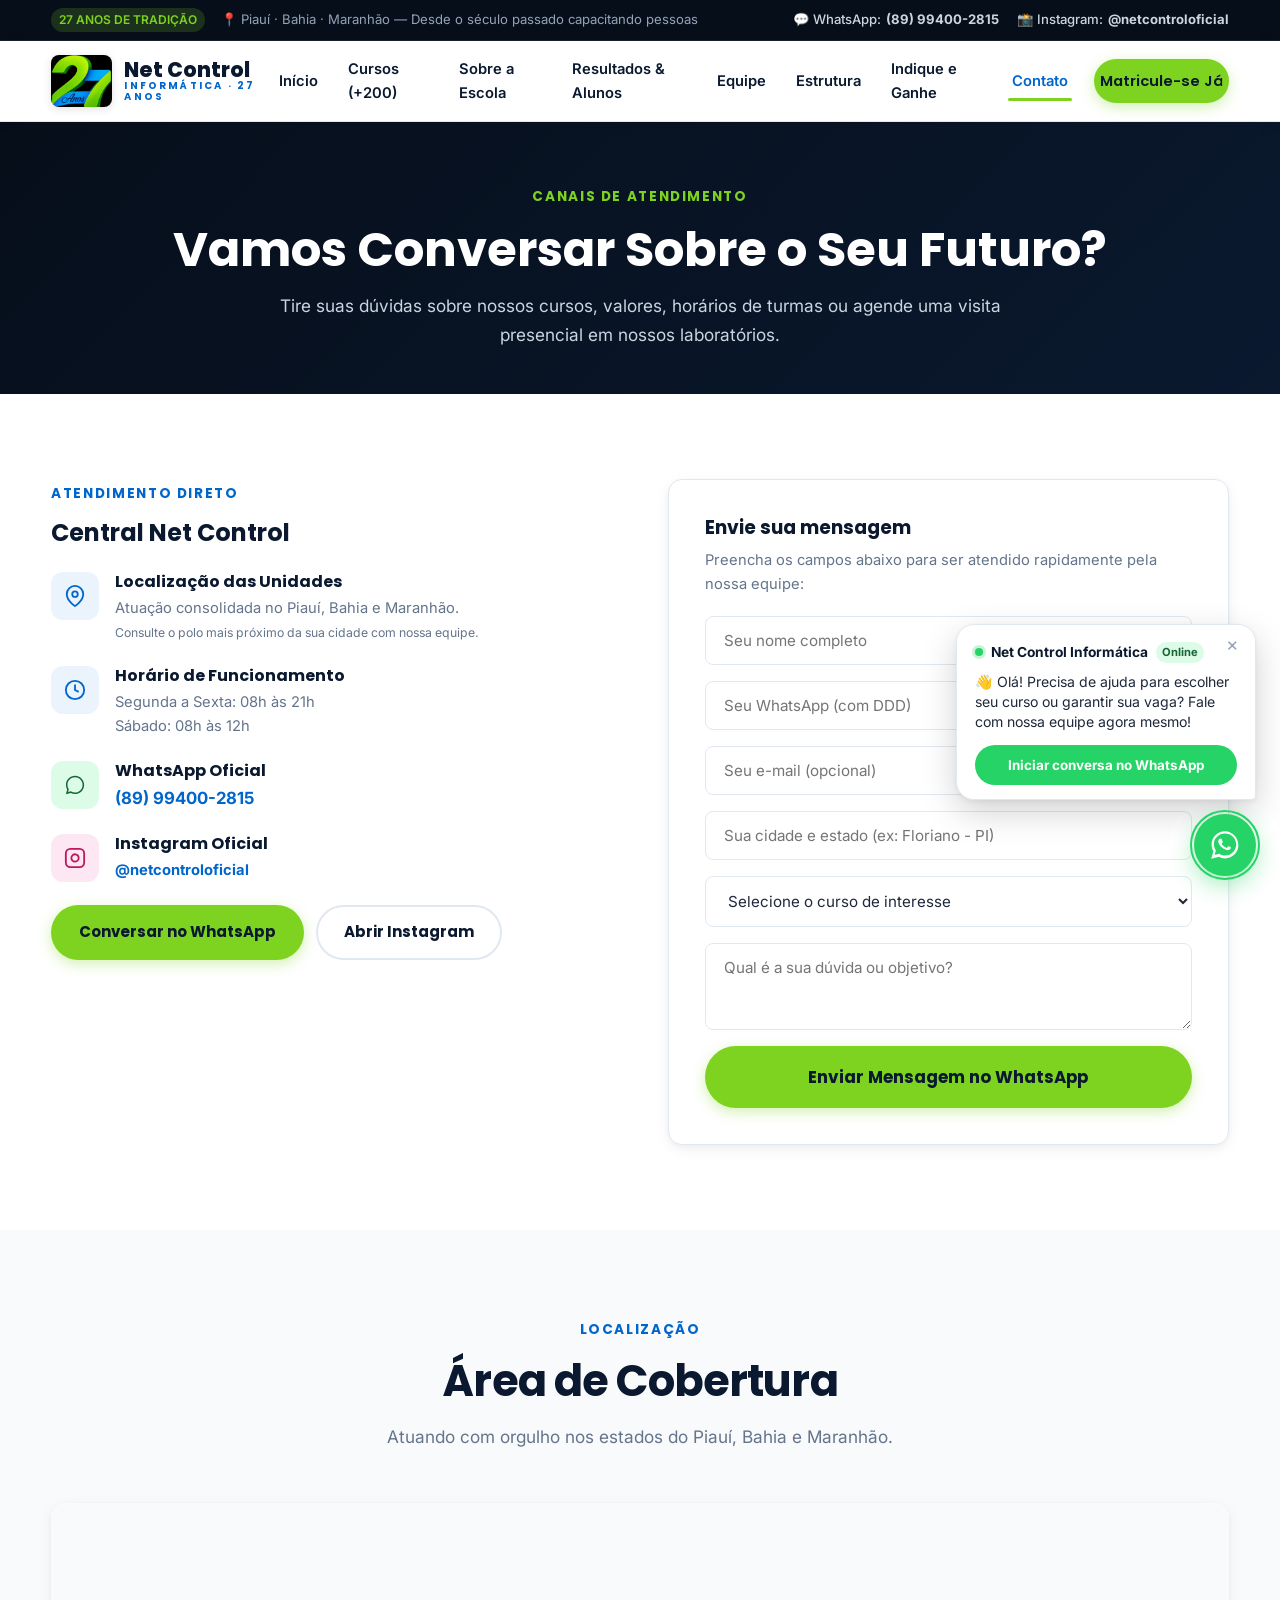
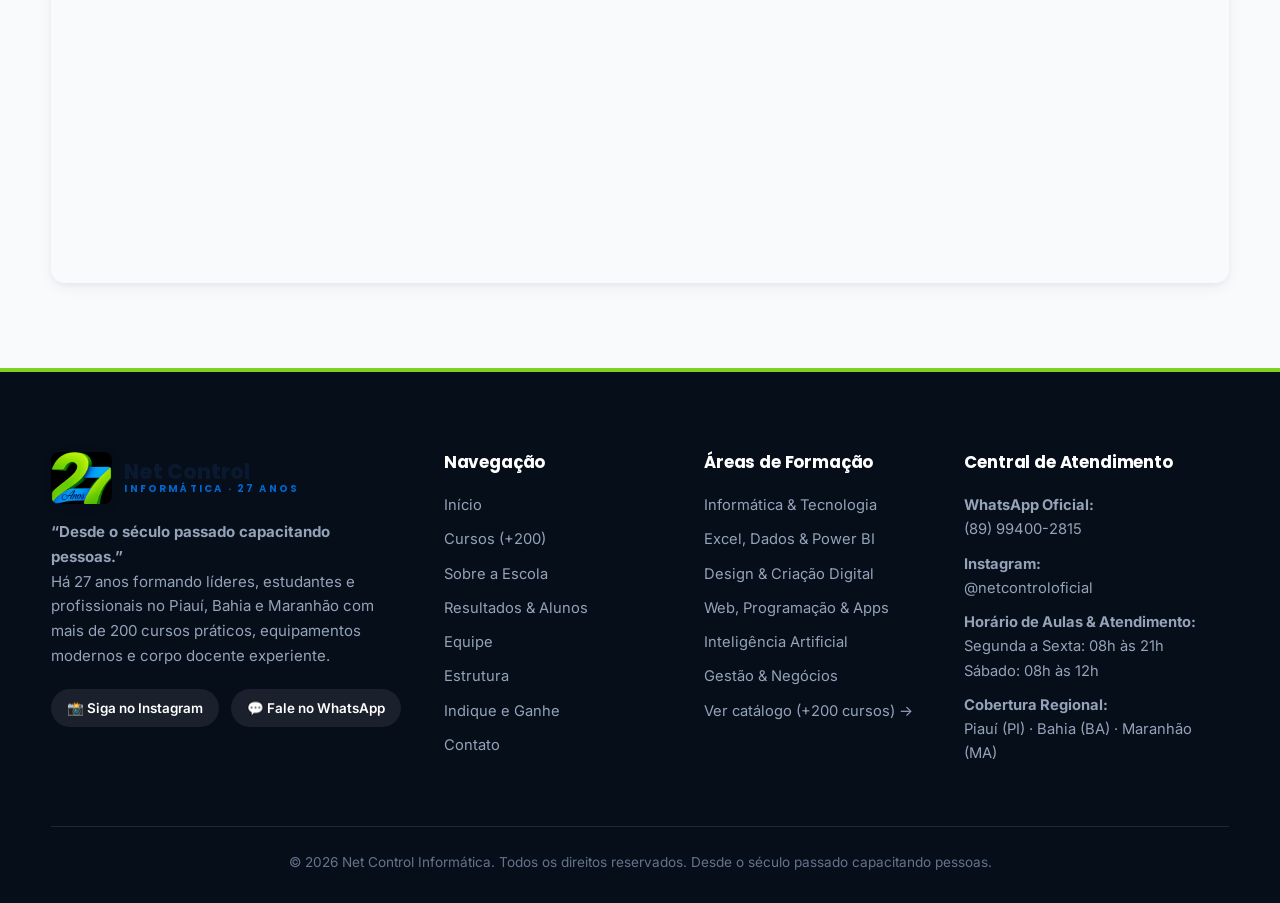
==== contato.html @ 38196551 "primeiro commit" ====
<!DOCTYPE html>
<html lang="pt-BR">
<head>
  <meta charset="UTF-8">
  <meta name="viewport" content="width=device-width, initial-scale=1">
  <title>Fale Conosco | Net Control Informática</title>
  <meta name="description" content="Entre em contato com a Net Control Informática pelo WhatsApp (89) 99400-2815 ou Instagram @netcontroloficial. Atendimento no PI, BA e MA.">
  <meta name="theme-color" content="#0A192F">
  <link rel="icon" href="assets/img/emblema-27.png">
  <link rel="preconnect" href="https://fonts.googleapis.com">
  <link rel="preconnect" href="https://fonts.gstatic.com" crossorigin>
  <link href="https://fonts.googleapis.com/css2?family=Poppins:wght@500;600;700;800&family=Inter:wght@400;500;600;700&display=swap" rel="stylesheet">
  <link rel="stylesheet" href="css/style.css">
</head>
<body data-page="contato">

<main>
  <section class="page-hero reveal">
    <div class="container">
      <span class="eyebrow" style="color:var(--green)">Canais de Atendimento</span>
      <h1>Vamos Conversar Sobre o Seu Futuro?</h1>
      <p>Tire suas dúvidas sobre nossos cursos, valores, horários de turmas ou agende uma visita presencial em nossos laboratórios.</p>
    </div>
  </section>

  <!-- Contatos & Formulário -->
  <section class="bg-white">
    <div class="container split" style="align-items:start">
      <div class="reveal">
        <span class="eyebrow">Atendimento Direto</span>
        <h2 style="margin-bottom:24px">Central Net Control</h2>
        
        <div class="info-item">
          <div class="info-icon">
            <svg width="22" height="22" viewBox="0 0 24 24" fill="none" stroke="currentColor" stroke-width="2"><path d="M21 10c0 7-9 13-9 13s-9-6-9-13a9 9 0 0 1 18 0z"></path><circle cx="12" cy="10" r="3"></circle></svg>
          </div>
          <div>
            <h4>Localização das Unidades</h4>
            <p>Atuação consolidada no Piauí, Bahia e Maranhão.<br><small style="color:var(--text-muted)">Consulte o polo mais próximo da sua cidade com nossa equipe.</small></p>
          </div>
        </div>

        <div class="info-item">
          <div class="info-icon">
            <svg width="22" height="22" viewBox="0 0 24 24" fill="none" stroke="currentColor" stroke-width="2"><circle cx="12" cy="12" r="10"></circle><polyline points="12 6 12 12 16 14"></polyline></svg>
          </div>
          <div>
            <h4>Horário de Funcionamento</h4>
            <p>Segunda a Sexta: 08h às 21h<br>Sábado: 08h às 12h</p>
          </div>
        </div>

        <div class="info-item">
          <div class="info-icon" style="background:#DCFCE7;color:#166534">
            <svg width="22" height="22" viewBox="0 0 24 24" fill="currentColor"><path d="M12.04 2C6.58 2 2.13 6.45 2.13 11.91C2.13 13.66 2.59 15.36 3.45 16.86L2.05 22L7.3 20.62C8.75 21.41 10.38 21.83 12.04 21.83C17.5 21.83 21.95 17.38 21.95 11.92C21.95 9.27 20.92 6.78 19.05 4.91C17.18 3.03 14.69 2 12.04 2M12.05 3.67C14.25 3.67 16.31 4.53 17.87 6.09C19.42 7.65 20.28 9.72 20.28 11.92C20.28 16.46 16.58 20.15 12.04 20.15C10.56 20.15 9.11 19.76 7.85 19L7.55 18.83L4.43 19.65L5.26 16.61L5.06 16.29C4.24 15 3.8 13.47 3.8 11.91C3.81 7.37 7.5 3.67 12.05 3.67Z"/></svg>
          </div>
          <div>
            <h4>WhatsApp Oficial</h4>
            <p><a data-wa="1" style="color:var(--blue);font-weight:700;font-size:1.05rem">(89) 99400-2815</a></p>
          </div>
        </div>

        <div class="info-item">
          <div class="info-icon" style="background:#FCE7F3;color:#BE185D">
            <svg width="22" height="22" viewBox="0 0 24 24" fill="none" stroke="currentColor" stroke-width="2"><rect x="2" y="2" width="20" height="20" rx="5" ry="5"></rect><path d="M16 11.37A4 4 0 1 1 12.63 8 4 4 0 0 1 16 11.37z"></path><line x1="17.5" y1="6.5" x2="17.51" y2="6.5"></line></svg>
          </div>
          <div>
            <h4>Instagram Oficial</h4>
            <p><a data-ig style="color:var(--blue);font-weight:700">@netcontroloficial</a></p>
          </div>
        </div>

        <div style="display:flex;gap:12px;flex-wrap:wrap;margin-top:20px">
          <a class="btn btn-primary" data-wa="Olá! Gostaria de falar com a equipe de atendimento da Net Control.">
            Conversar no WhatsApp
          </a>
          <a class="btn btn-outline-dark" data-ig>
            Abrir Instagram
          </a>
        </div>
      </div>

      <!-- Formulário de Contato -->
      <div class="contact-card reveal">
        <h3 style="margin-bottom:8px">Envie sua mensagem</h3>
        <p style="color:var(--text-muted);font-size:0.92rem;margin-bottom:20px">Preencha os campos abaixo para ser atendido rapidamente pela nossa equipe:</p>
        
        <form id="contact-form">
          <input name="nome" placeholder="Seu nome completo" required>
          <input name="tel" type="tel" placeholder="Seu WhatsApp (com DDD)" required>
          <input name="email" type="email" placeholder="Seu e-mail (opcional)">
          <input name="cidade" placeholder="Sua cidade e estado (ex: Floriano - PI)">
          <select name="curso" aria-label="Curso de interesse">
            <option value="">Selecione o curso de interesse</option>
            <option>Informática Profissional Essencial</option>
            <option>Excel Avançado e Dashboards</option>
            <option>Assistente Administrativo & Financeiro</option>
            <option>Design Gráfico & Mídias Digitais</option>
            <option>Manutenção de Computadores & Redes</option>
            <option>Inteligência Artificial Aplicada</option>
            <option>Programação Web e Apps</option>
            <option>Outro curso (+200 opções)</option>
          </select>
          <textarea name="msg" rows="3" placeholder="Qual é a sua dúvida ou objetivo?"></textarea>
          <button class="btn btn-primary btn-lg" type="submit" style="width:100%">
            Enviar Mensagem no WhatsApp
          </button>
        </form>
      </div>
    </div>
  </section>

  <!-- Mapa Regional -->
  <section class="bg-soft">
    <div class="container">
      <div class="section-head reveal">
        <span class="eyebrow">Localização</span>
        <h2>Área de Cobertura</h2>
        <p>Atuando com orgulho nos estados do Piauí, Bahia e Maranhão.</p>
      </div>
      <div class="map reveal" style="border-radius:var(--radius);overflow:hidden;box-shadow:var(--shadow);height:380px">
        <iframe src="https://www.google.com/maps?q=Piau%C3%AD&output=embed" style="width:100%;height:100%;border:0" loading="lazy" title="Mapa de Atuação"></iframe>
      </div>
    </div>
  </section>
</main>

<script src="js/main.js"></script>
</body>
</html>
---- css/style.css ----
/* ==========================================================================
   NET CONTROL INFORMÁTICA - Corporate Microlins Style Architecture
   Palette: Deep Navy (#0A192F / #07152B), Tech Blue (#0066CC), Brand Green (#7ED321)
   Typography: Poppins (headings & UI badges), Inter (body text)
   ========================================================================== */

:root {
  --navy: #0A192F;
  --navy-dark: #060E1A;
  --navy-light: #112240;
  --blue: #0066CC;
  --blue-hover: #004FA3;
  --blue-light: #EBF3FC;
  --green: #7ED321;
  --green-hover: #6CB91C;
  --green-light: #F0F9E8;
  --white: #FFFFFF;
  --bg-page: #F8FAFC;
  --bg-card: #FFFFFF;
  --bg-subtle: #F1F5F9;
  --text-main: #1E293B;
  --text-muted: #64748B;
  --text-light: #94A3B8;
  --border: #E2E8F0;
  --border-focus: #7ED321;
  --radius-sm: 8px;
  --radius: 14px;
  --radius-lg: 20px;
  --radius-pill: 9999px;
  --shadow-sm: 0 1px 3px rgba(0,0,0,0.06), 0 1px 2px rgba(0,0,0,0.04);
  --shadow: 0 4px 16px -2px rgba(10,25,47,0.08), 0 2px 6px -1px rgba(10,25,47,0.04);
  --shadow-hover: 0 14px 30px -4px rgba(10,25,47,0.12), 0 4px 10px -2px rgba(10,25,47,0.06);
  --shadow-lg: 0 20px 40px -6px rgba(10,25,47,0.18);
  --font-heading: 'Poppins', -apple-system, BlinkMacSystemFont, 'Segoe UI', Roboto, sans-serif;
  --font-body: 'Inter', -apple-system, BlinkMacSystemFont, 'Segoe UI', Roboto, sans-serif;
  --transition: all 0.28s cubic-bezier(0.4, 0, 0.2, 1);
}

*, *::before, *::after {
  box-sizing: border-box;
  margin: 0;
  padding: 0;
}

html {
  scroll-behavior: smooth;
  font-size: 16px;
  overflow-x: hidden;
  max-width: 100vw;
}

body {
  font-family: var(--font-body);
  color: var(--text-main);
  background-color: var(--bg-page);
  line-height: 1.65;
  overflow-x: hidden;
  max-width: 100vw;
  -webkit-font-smoothing: antialiased;
}

img {
  max-width: 100%;
  height: auto;
  display: block;
}

a {
  color: inherit;
  text-decoration: none;
  transition: var(--transition);
}

h1, h2, h3, h4, h5 {
  font-family: var(--font-heading);
  color: var(--navy);
  font-weight: 700;
  line-height: 1.25;
}

p + p {
  margin-top: 1.1em;
}

.container {
  width: min(1200px, 92%);
  margin: 0 auto;
}

section {
  padding: 85px 0;
}

.bg-white { background: var(--white); }
.bg-soft { background: var(--bg-page); }
.bg-subtle { background: var(--bg-subtle); }
.bg-dark {
  background: linear-gradient(135deg, var(--navy-dark) 0%, var(--navy) 100%);
  color: #E2E8F0;
}
.bg-dark h1, .bg-dark h2, .bg-dark h3, .bg-dark h4 {
  color: var(--white);
}

/* Skip link for accessibility */
.skip {
  position: absolute;
  top: -999px;
  left: 20px;
  background: var(--green);
  color: var(--navy);
  padding: 10px 18px;
  border-radius: var(--radius-sm);
  z-index: 9999;
  font-weight: 700;
}
.skip:focus {
  top: 10px;
}

/* ==========================================================================
   TOPBAR & HEADER (Microlins Style)
   ========================================================================== */
.topbar {
  background: var(--navy-dark);
  color: #94A3B8;
  font-size: 0.82rem;
  border-bottom: 1px solid rgba(255,255,255,0.08);
  padding: 8px 0;
}
.topbar .container {
  display: flex;
  justify-content: space-between;
  align-items: center;
  flex-wrap: wrap;
  gap: 10px;
}
.topbar-left {
  display: flex;
  align-items: center;
  gap: 16px;
}
.topbar-badge {
  background: rgba(126,211,33,0.18);
  color: var(--green);
  font-weight: 600;
  padding: 2px 8px;
  border-radius: var(--radius-pill);
  font-size: 0.75rem;
}
.topbar-right {
  display: flex;
  align-items: center;
  gap: 18px;
}
.topbar-right a {
  color: #CBD5E1;
  display: inline-flex;
  align-items: center;
  gap: 5px;
  font-weight: 500;
}
.topbar-right a:hover {
  color: var(--green);
}

header {
  position: sticky;
  top: 0;
  left: 0;
  width: 100%;
  z-index: 1000;
  background: var(--white);
  box-shadow: 0 2px 14px rgba(10,25,47,0.06);
  border-bottom: 1px solid var(--border);
  transition: var(--transition);
}
header.scrolled {
  box-shadow: 0 4px 20px rgba(10,25,47,0.10);
}

.nav {
  display: flex;
  align-items: center;
  justify-content: space-between;
  height: 80px;
}

.logo {
  display: flex;
  align-items: center;
  gap: 12px;
  text-decoration: none;
}
.logo-emblem {
  height: 52px;
  width: auto;
  border-radius: 8px;
  box-shadow: 0 2px 8px rgba(0,0,0,0.12);
}
.logo-text {
  font-family: var(--font-heading);
  font-size: 1.28rem;
  font-weight: 800;
  color: var(--navy);
  line-height: 1.1;
  display: flex;
  flex-direction: column;
}
.logo-text small {
  font-size: 0.62rem;
  letter-spacing: 0.22em;
  color: var(--blue);
  font-weight: 700;
  text-transform: uppercase;
}

.menu {
  display: flex;
  align-items: center;
  gap: 22px;
}
.menu a {
  font-size: 0.92rem;
  font-weight: 600;
  color: var(--navy);
  padding: 8px 4px;
  position: relative;
}
.menu a:not(.btn)::after {
  content: "";
  position: absolute;
  left: 0;
  bottom: 0;
  width: 0;
  height: 3px;
  background: var(--green);
  border-radius: 2px;
  transition: var(--transition);
}
.menu a:not(.btn):hover::after,
.menu a.active::after {
  width: 100%;
}
.menu a.active {
  color: var(--blue);
}

.header-cta {
  display: flex;
  align-items: center;
  gap: 12px;
}

.burger {
  display: none;
  background: none;
  border: none;
  font-size: 1.8rem;
  color: var(--navy);
  cursor: pointer;
  padding: 6px;
}

/* ==========================================================================
   BUTTONS & BADGES
   ========================================================================== */
.btn {
  display: inline-flex;
  align-items: center;
  justify-content: center;
  gap: 8px;
  padding: 13px 26px;
  border-radius: var(--radius-pill);
  font-family: var(--font-heading);
  font-weight: 700;
  font-size: 0.94rem;
  border: 2px solid transparent;
  cursor: pointer;
  transition: var(--transition);
  text-decoration: none;
  white-space: nowrap;
}
.btn-primary {
  background: var(--green);
  color: var(--navy);
  box-shadow: 0 4px 14px rgba(126,211,33,0.35);
}
.btn-primary:hover {
  background: var(--green-hover);
  transform: translateY(-2px);
  box-shadow: 0 8px 22px rgba(126,211,33,0.5);
  color: var(--navy);
}
.btn-blue {
  background: var(--blue);
  color: var(--white);
  box-shadow: 0 4px 14px rgba(0,102,204,0.25);
}
.btn-blue:hover {
  background: var(--blue-hover);
  transform: translateY(-2px);
  box-shadow: 0 8px 22px rgba(0,102,204,0.4);
  color: var(--white);
}
.btn-outline {
  border-color: rgba(255,255,255,0.4);
  color: var(--white);
  background: transparent;
}
.btn-outline:hover {
  border-color: var(--green);
  color: var(--green);
  background: rgba(126,211,33,0.08);
  transform: translateY(-2px);
}
.btn-outline-dark {
  border-color: var(--border);
  color: var(--navy);
  background: var(--white);
}
.btn-outline-dark:hover {
  border-color: var(--blue);
  color: var(--blue);
  transform: translateY(-2px);
}
.btn-sm {
  padding: 9px 18px;
  font-size: 0.86rem;
}
.btn-lg {
  padding: 16px 34px;
  font-size: 1.05rem;
}

.badge {
  display: inline-flex;
  align-items: center;
  gap: 6px;
  padding: 5px 12px;
  border-radius: var(--radius-pill);
  font-size: 0.76rem;
  font-weight: 700;
  text-transform: uppercase;
  letter-spacing: 0.05em;
}
.badge-green { background: var(--green-light); color: #3E7A0A; }
.badge-blue { background: var(--blue-light); color: var(--blue); }
.badge-orange { background: #FEF3C7; color: #B45309; }

.eyebrow {
  display: inline-flex;
  align-items: center;
  gap: 8px;
  font-family: var(--font-heading);
  color: var(--blue);
  font-size: 0.85rem;
  font-weight: 700;
  text-transform: uppercase;
  letter-spacing: 0.12em;
  margin-bottom: 12px;
}
.bg-dark .eyebrow {
  color: var(--green);
}

.section-head {
  text-align: center;
  max-width: 820px;
  margin: 0 auto 52px;
}
.section-head h2 {
  font-size: clamp(1.85rem, 3.4vw, 2.7rem);
  letter-spacing: -0.02em;
  margin-bottom: 14px;
}
.section-head p {
  color: var(--text-muted);
  font-size: 1.08rem;
  line-height: 1.7;
}
.bg-dark .section-head p {
  color: #CBD5E1;
}

/* ==========================================================================
   HERO SECTION (Microlins Style)
   ========================================================================== */
.hero {
  position: relative;
  padding: 80px 0 100px;
  background: radial-gradient(circle at 80% 25%, rgba(126,211,33,0.18) 0%, transparent 45%),
              radial-gradient(circle at 20% 75%, rgba(0,102,204,0.22) 0%, transparent 50%),
              linear-gradient(135deg, #050E1A 0%, #0A192F 50%, #0C2344 100%);
  color: #E2E8F0;
  overflow: hidden;
}
.hero::before {
  content: "";
  position: absolute;
  inset: 0;
  background-image: radial-gradient(rgba(255,255,255,0.06) 1px, transparent 1px);
  background-size: 32px 32px;
  pointer-events: none;
  opacity: 0.7;
}

.hero-grid {
  display: grid;
  grid-template-columns: 1.2fr 0.8fr;
  gap: 50px;
  align-items: center;
  position: relative;
  z-index: 2;
}

.hero-content .hero-badge {
  display: inline-flex;
  align-items: center;
  gap: 8px;
  background: rgba(126,211,33,0.16);
  border: 1px solid rgba(126,211,33,0.35);
  color: var(--green);
  font-size: 0.82rem;
  font-weight: 700;
  padding: 6px 16px;
  border-radius: var(--radius-pill);
  margin-bottom: 20px;
}

.hero h1 {
  font-size: clamp(1.8rem, 4.6vw, 3.6rem);
  font-weight: 800;
  line-height: 1.15;
  color: var(--white);
  letter-spacing: -0.02em;
  margin-bottom: 18px;
  overflow-wrap: break-word;
  word-break: normal;
}
.hero h1 .highlight {
  color: var(--green);
  background: linear-gradient(120deg, var(--green) 0%, #A3E635 100%);
  -webkit-background-clip: text;
  -webkit-text-fill-color: transparent;
}

.hero p.lead {
  font-size: 1.12rem;
  color: #CBD5E1;
  line-height: 1.7;
  max-width: 620px;
  margin-bottom: 28px;
}

/* Microlins Course Search / Lead Capture in Hero */
.hero-finder-card {
  background: var(--white);
  border-radius: var(--radius-lg);
  padding: 24px;
  box-shadow: 0 16px 40px rgba(0,0,0,0.3);
  margin-bottom: 30px;
  border: 1px solid rgba(255,255,255,0.15);
}
.finder-label {
  display: block;
  font-family: var(--font-heading);
  font-size: 0.86rem;
  font-weight: 700;
  color: var(--navy);
  margin-bottom: 12px;
  text-transform: uppercase;
  letter-spacing: 0.05em;
}
.finder-form {
  display: grid;
  grid-template-columns: 1fr auto auto;
  gap: 12px;
}
.finder-input {
  width: 100%;
  padding: 13px 18px;
  border: 1.5px solid var(--border);
  border-radius: var(--radius);
  font-size: 0.95rem;
  font-family: var(--font-body);
  color: var(--text-main);
  background: var(--bg-page);
  transition: var(--transition);
}
.finder-input:focus {
  outline: none;
  border-color: var(--blue);
  background: var(--white);
  box-shadow: 0 0 0 3px rgba(0,102,204,0.15);
}
.finder-select {
  padding: 13px 18px;
  border: 1.5px solid var(--border);
  border-radius: var(--radius);
  font-size: 0.92rem;
  font-family: var(--font-body);
  color: var(--text-main);
  background: var(--bg-page);
  cursor: pointer;
}
.finder-select:focus {
  outline: none;
  border-color: var(--blue);
}

.finder-tags {
  display: flex;
  align-items: center;
  gap: 8px;
  flex-wrap: wrap;
  margin-top: 14px;
  font-size: 0.82rem;
  color: var(--text-muted);
}
.finder-tag {
  background: var(--bg-subtle);
  color: var(--navy);
  padding: 3px 10px;
  border-radius: var(--radius-pill);
  font-weight: 500;
  cursor: pointer;
  transition: var(--transition);
}
.finder-tag:hover {
  background: var(--green-light);
  color: #3E7A0A;
}

.hero-actions {
  display: flex;
  gap: 14px;
  flex-wrap: wrap;
}

/* Hero Right: Brand Card */
.hero-card {
  position: relative;
  background: rgba(255,255,255,0.06);
  border: 1px solid rgba(255,255,255,0.15);
  border-radius: 28px;
  padding: 36px 30px;
  text-align: center;
  backdrop-filter: blur(12px);
  box-shadow: 0 20px 50px rgba(0,0,0,0.35);
}
.hero-card .logo-big {
  margin: 0 auto 20px;
  max-height: 240px;
  width: auto;
  border-radius: 16px;
  box-shadow: 0 10px 30px rgba(0,0,0,0.4);
}
.hero-card-footer {
  margin-top: 18px;
  padding-top: 18px;
  border-top: 1px solid rgba(255,255,255,0.12);
}
.hero-card-footer strong {
  display: block;
  color: var(--white);
  font-size: 1.15rem;
  font-weight: 700;
}
.hero-card-footer em {
  font-style: normal;
  color: var(--green);
  font-size: 0.85rem;
  letter-spacing: 0.1em;
  text-transform: uppercase;
}

/* Floating Trust Badges around hero card */
.hero-pill-badge {
  position: absolute;
  background: var(--white);
  color: var(--navy);
  padding: 10px 18px;
  border-radius: var(--radius-pill);
  box-shadow: 0 10px 25px rgba(0,0,0,0.25);
  font-size: 0.84rem;
  font-weight: 700;
  display: flex;
  align-items: center;
  gap: 10px;
  animation: floatBadge 3.5s ease-in-out infinite alternate;
}
.hero-pill-badge img {
  width: 24px;
  height: 24px;
  border-radius: 6px;
}
.hero-pill-badge.p1 {
  top: -15px;
  left: -20px;
}
.hero-pill-badge.p2 {
  bottom: 25px;
  right: -20px;
  animation-delay: 1.8s;
}
@keyframes floatBadge {
  0% { transform: translateY(0); }
  100% { transform: translateY(-8px); }
}

/* Page Hero for Subpages */
.page-hero {
  padding: 60px 0 45px;
  background: linear-gradient(135deg, var(--navy-dark) 0%, var(--navy) 100%);
  color: var(--white);
  text-align: center;
}
.page-hero h1 {
  color: var(--white);
  font-size: clamp(2rem, 4vw, 3rem);
  margin-bottom: 12px;
}
.page-hero p {
  color: #CBD5E1;
  max-width: 760px;
  margin: 0 auto;
  font-size: 1.08rem;
}

/* ==========================================================================
   METRICS & STATS BAR (Microlins Style)
   ========================================================================== */
.stats-wrapper {
  margin-top: -45px;
  position: relative;
  z-index: 10;
}
.stats {
  display: grid;
  grid-template-columns: repeat(4, 1fr);
  gap: 18px;
}
.stat {
  background: var(--white);
  border-radius: var(--radius);
  padding: 26px 20px;
  text-align: center;
  box-shadow: var(--shadow);
  border: 1px solid var(--border);
  transition: var(--transition);
}
.stat:hover {
  transform: translateY(-4px);
  box-shadow: var(--shadow-hover);
  border-color: rgba(126,211,33,0.5);
}
.stat-icon {
  width: 44px;
  height: 44px;
  margin: 0 auto 12px;
  border-radius: 12px;
  overflow: hidden;
  box-shadow: 0 4px 10px rgba(0,0,0,0.1);
}
.stat-icon img {
  width: 100%;
  height: 100%;
  object-fit: cover;
}
.stat b {
  display: block;
  font-size: 2.3rem;
  color: var(--navy);
  font-family: var(--font-heading);
  font-weight: 800;
  line-height: 1.1;
  margin-bottom: 4px;
}
.stat span {
  font-size: 0.88rem;
  color: var(--text-muted);
  font-weight: 600;
}

/* ==========================================================================
   COURSE CATEGORIES (Microlins 3D Icons Grid)
   ========================================================================== */
.categories-grid {
  display: grid;
  grid-template-columns: repeat(4, 1fr);
  gap: 20px;
}
.cat-card {
  background: var(--white);
  border-radius: var(--radius);
  padding: 24px;
  box-shadow: var(--shadow);
  border: 1px solid var(--border);
  transition: var(--transition);
  display: flex;
  flex-direction: column;
  justify-content: space-between;
  text-decoration: none;
}
.cat-card:hover {
  transform: translateY(-6px);
  box-shadow: var(--shadow-hover);
  border-color: var(--green);
}
.cat-card-top {
  display: flex;
  align-items: center;
  gap: 16px;
  margin-bottom: 14px;
}
.cat-icon-wrap {
  width: 58px;
  height: 58px;
  flex-shrink: 0;
  border-radius: 16px;
  overflow: hidden;
  box-shadow: 0 6px 14px rgba(0,0,0,0.12);
}
.cat-icon-wrap img {
  width: 100%;
  height: 100%;
  object-fit: cover;
}
.cat-card h3 {
  font-size: 1.12rem;
  color: var(--navy);
  margin-bottom: 4px;
}
.cat-card p {
  font-size: 0.88rem;
  color: var(--text-muted);
  line-height: 1.5;
  margin-bottom: 16px;
}
.cat-card-footer {
  display: flex;
  justify-content: space-between;
  align-items: center;
  padding-top: 12px;
  border-top: 1px solid var(--border);
  font-size: 0.82rem;
  font-weight: 600;
  color: var(--blue);
}
.cat-card-footer span.badge-num {
  background: var(--bg-subtle);
  color: var(--navy);
  padding: 2px 8px;
  border-radius: var(--radius-pill);
}

/* ==========================================================================
   DIFFERENTIALS / POR QUE A NET CONTROL (Using 3D Icons)
   ========================================================================== */
.differentials-grid {
  display: grid;
  grid-template-columns: repeat(3, 1fr);
  gap: 26px;
}
.diff-card {
  background: var(--white);
  border-radius: var(--radius);
  padding: 32px 26px;
  box-shadow: var(--shadow);
  border: 1px solid var(--border);
  transition: var(--transition);
}
.diff-card:hover {
  transform: translateY(-6px);
  box-shadow: var(--shadow-hover);
  border-color: rgba(0,102,204,0.4);
}
.diff-icon {
  width: 64px;
  height: 64px;
  border-radius: 16px;
  overflow: hidden;
  box-shadow: 0 8px 18px rgba(0,0,0,0.14);
  margin-bottom: 20px;
}
.diff-icon img {
  width: 100%;
  height: 100%;
  object-fit: cover;
}
.diff-card h3 {
  font-size: 1.22rem;
  margin-bottom: 10px;
  color: var(--navy);
}
.diff-card p {
  color: var(--text-muted);
  font-size: 0.94rem;
  line-height: 1.65;
}

/* ==========================================================================
   COURSE CARDS (Featured Showcase)
   ========================================================================== */
.feat-card {
  background: var(--white);
  border-radius: var(--radius);
  overflow: hidden;
  box-shadow: var(--shadow);
  border: 1px solid var(--border);
  display: flex;
  flex-direction: column;
  transition: var(--transition);
}
.feat-card:hover {
  transform: translateY(-8px);
  box-shadow: var(--shadow-hover);
}
.feat-card .thumb-wrap {
  position: relative;
  aspect-ratio: 16 / 10;
  overflow: hidden;
  background: var(--navy);
}
.feat-card .thumb-wrap img {
  width: 100%;
  height: 100%;
  object-fit: cover;
  transition: transform 0.5s ease;
}
.feat-card:hover .thumb-wrap img {
  transform: scale(1.06);
}
.feat-badge {
  position: absolute;
  top: 12px;
  left: 12px;
  background: var(--green);
  color: var(--navy);
  font-size: 0.74rem;
  font-weight: 800;
  padding: 4px 10px;
  border-radius: var(--radius-pill);
  box-shadow: 0 2px 8px rgba(0,0,0,0.25);
  text-transform: uppercase;
}
.feat-card .card-body {
  padding: 22px;
  display: flex;
  flex-direction: column;
  flex-grow: 1;
}
.feat-card h3 {
  font-size: 1.18rem;
  margin-bottom: 8px;
  color: var(--navy);
}
.feat-card p {
  font-size: 0.9rem;
  color: var(--text-muted);
  line-height: 1.55;
  margin-bottom: 18px;
  flex-grow: 1;
}
.course-meta {
  display: flex;
  gap: 12px;
  font-size: 0.8rem;
  color: var(--text-muted);
  margin-bottom: 16px;
  padding-bottom: 14px;
  border-bottom: 1px solid var(--border);
}
.course-meta span {
  display: inline-flex;
  align-items: center;
  gap: 4px;
}
.feat-card .btn {
  width: 100%;
}

/* ==========================================================================
   COURSES CATALOG PAGE SPECIFICS
   ========================================================================== */
.toolbar {
  display: flex;
  gap: 16px;
  align-items: center;
  background: var(--white);
  padding: 18px 24px;
  border-radius: var(--radius);
  box-shadow: var(--shadow);
  border: 1px solid var(--border);
  margin-bottom: 24px;
}
.toolbar input {
  flex-grow: 1;
  padding: 12px 18px;
  border: 1.5px solid var(--border);
  border-radius: var(--radius-sm);
  font-size: 0.95rem;
}
.toolbar .count {
  font-size: 0.88rem;
  font-weight: 600;
  color: var(--blue);
  white-space: nowrap;
}

.chips {
  display: flex;
  gap: 10px;
  flex-wrap: wrap;
  margin-bottom: 36px;
}
.chip {
  display: inline-flex;
  align-items: center;
  gap: 8px;
  padding: 8px 16px;
  border-radius: var(--radius-pill);
  background: var(--white);
  border: 1.5px solid var(--border);
  color: var(--navy);
  font-weight: 600;
  font-size: 0.86rem;
  cursor: pointer;
  transition: var(--transition);
}
.chip img.chip-icon {
  width: 20px;
  height: 20px;
  border-radius: 4px;
  object-fit: cover;
}
.chip small {
  background: var(--bg-subtle);
  color: var(--text-muted);
  padding: 2px 6px;
  border-radius: var(--radius-pill);
  font-size: 0.75rem;
}
.chip:hover, .chip.on {
  background: var(--navy);
  color: var(--white);
  border-color: var(--navy);
}
.chip.on small {
  background: var(--green);
  color: var(--navy);
}

.cat-title {
  display: flex;
  align-items: center;
  gap: 14px;
  margin: 40px 0 10px;
  padding-bottom: 12px;
  border-bottom: 2px solid var(--border);
}
.cat-title .cat-icon {
  width: 42px;
  height: 42px;
  border-radius: 12px;
  overflow: hidden;
  box-shadow: 0 4px 10px rgba(0,0,0,0.12);
}
.cat-title .cat-icon img {
  width: 100%;
  height: 100%;
  object-fit: cover;
}
.cat-title h3 {
  font-size: 1.45rem;
  color: var(--navy);
}
.cat-desc {
  color: var(--text-muted);
  font-size: 0.96rem;
  margin-bottom: 20px;
}
.cgrid {
  display: grid;
  grid-template-columns: repeat(3, 1fr);
  gap: 16px;
}
.course-card-catalog {
  background: var(--white);
  padding: 18px 20px;
  border-radius: var(--radius);
  border: 1px solid var(--border);
  box-shadow: var(--shadow-sm);
  display: flex;
  flex-direction: column;
  justify-content: space-between;
  transition: var(--transition);
}
.course-card-catalog:hover {
  transform: translateY(-4px);
  box-shadow: var(--shadow);
  border-color: var(--green);
}
.course-card-catalog span.cat-label {
  font-size: 0.72rem;
  text-transform: uppercase;
  color: var(--blue);
  font-weight: 700;
  letter-spacing: 0.05em;
  margin-bottom: 6px;
  display: block;
}
.course-card-catalog h4 {
  font-size: 1.05rem;
  color: var(--navy);
  margin-bottom: 12px;
}
.course-card-catalog a.action-link {
  font-size: 0.85rem;
  font-weight: 700;
  color: var(--green-hover);
  display: inline-flex;
  align-items: center;
  gap: 4px;
  cursor: pointer;
}
.course-card-catalog a.action-link:hover {
  color: var(--blue);
}

/* ==========================================================================
   PHOTO GALLERIES & SOCIAL PROOF
   ========================================================================== */
.gallery {
  display: grid;
  grid-template-columns: repeat(3, 1fr);
  gap: 20px;
}
.gallery .item {
  border-radius: var(--radius);
  overflow: hidden;
  aspect-ratio: 4 / 3;
  position: relative;
  cursor: zoom-in;
  box-shadow: var(--shadow);
  background: var(--bg-subtle);
  border: 1px solid var(--border);
}
.gallery .item img {
  width: 100%;
  height: 100%;
  object-fit: cover;
  transition: transform 0.4s ease;
}
.gallery .item:hover img {
  transform: scale(1.05);
}

.lightbox {
  position: fixed;
  inset: 0;
  background: rgba(5,14,26,0.94);
  display: none;
  align-items: center;
  justify-content: center;
  z-index: 3000;
  padding: 24px;
}
.lightbox.open {
  display: flex;
}
.lightbox img {
  max-height: 88vh;
  max-width: 90vw;
  border-radius: var(--radius);
  box-shadow: 0 20px 60px rgba(0,0,0,0.5);
}
.lb-x, .lb-prev, .lb-next {
  position: absolute;
  background: rgba(255,255,255,0.15);
  color: var(--white);
  border: none;
  width: 50px;
  height: 50px;
  border-radius: 50%;
  font-size: 1.8rem;
  display: grid;
  place-items: center;
  cursor: pointer;
  transition: var(--transition);
}
.lb-x:hover, .lb-prev:hover, .lb-next:hover {
  background: var(--green);
  color: var(--navy);
}
.lb-x { top: 20px; right: 20px; }
.lb-prev { left: 20px; }
.lb-next { right: 20px; }

/* ==========================================================================
   PEOPLE / TEAM SECTIONS
   ========================================================================== */
.person {
  display: grid;
  grid-template-columns: 380px 1fr;
  gap: 50px;
  align-items: center;
}
.person.rev {
  grid-template-columns: 1fr 380px;
}
.person.rev .photo {
  order: 2;
}
.photo {
  border-radius: var(--radius-lg);
  overflow: hidden;
  box-shadow: var(--shadow-lg);
  aspect-ratio: 4 / 5;
  background: var(--bg-subtle);
  position: relative;
  border: 1px solid var(--border);
}
.photo img {
  width: 100%;
  height: 100%;
  object-fit: cover;
}
.person h2 {
  font-size: clamp(1.6rem, 2.8vw, 2.2rem);
  margin-bottom: 6px;
}
.person .role {
  color: var(--blue);
  font-weight: 700;
  font-size: 1.05rem;
  margin-bottom: 18px;
}
.person p {
  color: var(--text-muted);
  font-size: 1rem;
}

.feature-icon-img {
  width: 54px;
  height: 54px;
  border-radius: 14px;
  object-fit: cover;
  box-shadow: 0 4px 12px rgba(0,0,0,0.12);
  margin-bottom: 16px;
}

/* ==========================================================================
   SPLIT SECTIONS & BANNER CARDS
   ========================================================================== */
.split {
  display: grid;
  grid-template-columns: 1fr 1fr;
  gap: 56px;
  align-items: center;
}
.checks {
  list-style: none;
  margin-top: 20px;
}
.checks li {
  padding-left: 36px;
  position: relative;
  margin-bottom: 12px;
  font-size: 0.98rem;
  color: var(--text-main);
}
.bg-dark .checks li {
  color: #E2E8F0;
}
.checks li::before {
  content: "✓";
  position: absolute;
  left: 0;
  top: 2px;
  width: 24px;
  height: 24px;
  border-radius: 50%;
  background: var(--green);
  color: var(--navy);
  font-weight: 800;
  font-size: 0.8rem;
  display: grid;
  place-items: center;
}

.quote {
  font-size: 1.25rem;
  font-weight: 600;
  color: var(--navy);
  border-left: 5px solid var(--green);
  padding-left: 20px;
  margin: 26px 0;
  font-style: italic;
}

/* Regional Cards */
.uf-card {
  background: var(--white);
  border-radius: var(--radius);
  padding: 30px 20px;
  text-align: center;
  box-shadow: var(--shadow);
  border: 1px solid var(--border);
  transition: var(--transition);
}
.uf-card:hover {
  transform: translateY(-6px);
  border-color: var(--blue);
}
.uf-badge {
  font-size: 2.8rem;
  font-family: var(--font-heading);
  font-weight: 800;
  color: var(--blue);
  line-height: 1;
  margin-bottom: 8px;
}

/* ==========================================================================
   CALL TO ACTION (CTA)
   ========================================================================== */
.cta {
  background: linear-gradient(135deg, var(--navy-dark) 0%, #0A2548 100%);
  color: var(--white);
  border-radius: var(--radius-lg);
  padding: 64px 48px;
  text-align: center;
  box-shadow: var(--shadow-lg);
  border: 1px solid rgba(255,255,255,0.12);
  position: relative;
  overflow: hidden;
}
.cta::before {
  content: "";
  position: absolute;
  top: -50px;
  right: -50px;
  width: 240px;
  height: 240px;
  background: radial-gradient(circle, rgba(126,211,33,0.25) 0%, transparent 70%);
  pointer-events: none;
}
.cta h2 {
  color: var(--white);
  font-size: clamp(1.9rem, 3.6vw, 2.7rem);
  margin-bottom: 14px;
}
.cta p {
  color: #CBD5E1;
  max-width: 680px;
  margin: 0 auto 30px;
  font-size: 1.1rem;
}
.cta .actions {
  display: flex;
  gap: 16px;
  justify-content: center;
  flex-wrap: wrap;
}

/* ==========================================================================
   FAQ ACCORDION
   ========================================================================== */
.faq {
  max-width: 860px;
  margin: 0 auto;
  display: flex;
  flex-direction: column;
  gap: 14px;
}
.faq-item {
  background: var(--white);
  border-radius: var(--radius);
  border: 1px solid var(--border);
  overflow: hidden;
  box-shadow: var(--shadow-sm);
  transition: var(--transition);
}
.faq-item:hover {
  border-color: rgba(0,102,204,0.3);
}
.faq-q {
  width: 100%;
  padding: 20px 24px;
  text-align: left;
  background: none;
  border: none;
  font-family: var(--font-heading);
  font-size: 1.05rem;
  font-weight: 700;
  color: var(--navy);
  display: flex;
  justify-content: space-between;
  align-items: center;
  cursor: pointer;
}
.faq-q::after {
  content: "+";
  font-size: 1.5rem;
  color: var(--blue);
  font-weight: 400;
  transition: var(--transition);
}
.faq-item.open .faq-q::after {
  transform: rotate(45deg);
  color: var(--green);
}
.faq-a {
  padding: 0 24px 20px;
  color: var(--text-muted);
  font-size: 0.96rem;
  line-height: 1.65;
  display: none;
}
.faq-item.open .faq-a {
  display: block;
}

/* ==========================================================================
   CONTACT FORM & INFO
   ========================================================================== */
.contact-card {
  background: var(--white);
  border-radius: var(--radius);
  padding: 36px;
  box-shadow: var(--shadow);
  border: 1px solid var(--border);
}
form {
  display: grid;
  gap: 16px;
}
input, select, textarea {
  width: 100%;
  padding: 14px 18px;
  border: 1.5px solid var(--border);
  border-radius: var(--radius-sm);
  font-family: var(--font-body);
  font-size: 0.95rem;
  color: var(--text-main);
  background: var(--white);
  transition: var(--transition);
}
input:focus, select:focus, textarea:focus {
  outline: none;
  border-color: var(--blue);
  box-shadow: 0 0 0 3px rgba(0,102,204,0.15);
}
.info-item {
  display: flex;
  gap: 16px;
  margin-bottom: 22px;
}
.info-icon {
  width: 48px;
  height: 48px;
  flex-shrink: 0;
  border-radius: 12px;
  background: var(--blue-light);
  color: var(--blue);
  display: grid;
  place-items: center;
  font-size: 1.3rem;
}
.info-item h4 {
  font-size: 1rem;
  color: var(--navy);
  margin-bottom: 4px;
}
.info-item p {
  color: var(--text-muted);
  font-size: 0.92rem;
}

/* ==========================================================================
   FOOTER (Mega-Footer Style)
   ========================================================================== */
footer {
  background: var(--navy-dark);
  color: #94A3B8;
  padding: 80px 0 30px;
  border-top: 4px solid var(--green);
}
.foot-grid {
  display: grid;
  grid-template-columns: 1.6fr 1fr 1fr 1.2fr;
  gap: 40px;
  margin-bottom: 50px;
}
footer h4 {
  color: var(--white);
  font-size: 1.05rem;
  margin-bottom: 20px;
  letter-spacing: -0.01em;
}
footer ul {
  list-style: none;
}
footer li {
  margin-bottom: 10px;
  font-size: 0.92rem;
}
footer a:hover {
  color: var(--green);
}
.foot-brand p {
  font-size: 0.94rem;
  line-height: 1.65;
  margin: 16px 0 20px;
  color: #94A3B8;
}
.foot-social {
  display: flex;
  gap: 12px;
}
.foot-social a {
  display: inline-flex;
  align-items: center;
  gap: 6px;
  padding: 8px 16px;
  border-radius: var(--radius-pill);
  background: rgba(255,255,255,0.08);
  font-size: 0.84rem;
  font-weight: 600;
  color: var(--white);
}
.foot-social a:hover {
  background: var(--green);
  color: var(--navy);
}
.copy {
  border-top: 1px solid rgba(255,255,255,0.1);
  padding-top: 24px;
  text-align: center;
  font-size: 0.85rem;
  color: #64748B;
}

/* ==========================================================================
   FLOATING WHATSAPP WITH SPEECH BUBBLE ("Balão Flutuante")
   ========================================================================== */
.wa-widget {
  position: fixed;
  right: 24px;
  bottom: 24px;
  z-index: 9999;
  display: flex;
  flex-direction: column;
  align-items: flex-end;
  pointer-events: none;
}

.wa-widget > * {
  pointer-events: auto;
}

/* Floating speech bubble */
.wa-bubble {
  position: relative;
  background: var(--white);
  color: var(--navy);
  padding: 16px 18px 14px;
  border-radius: 18px 18px 4px 18px;
  box-shadow: 0 12px 35px rgba(0,0,0,0.18), 0 2px 6px rgba(0,0,0,0.06);
  border: 1px solid var(--border);
  max-width: 300px;
  margin-bottom: 14px;
  transform-origin: bottom right;
  opacity: 0;
  transform: scale(0.85) translateY(10px);
  transition: opacity 0.35s ease, transform 0.35s cubic-bezier(0.34, 1.56, 0.64, 1);
  display: none;
}

.wa-bubble.show {
  display: block;
  opacity: 1;
  transform: scale(1) translateY(0);
}

.wa-bubble-close {
  position: absolute;
  top: 8px;
  right: 10px;
  font-size: 1.2rem;
  color: #94A3B8;
  cursor: pointer;
  line-height: 1;
  padding: 2px 6px;
  border-radius: 50%;
  transition: var(--transition);
}
.wa-bubble-close:hover {
  color: #EF4444;
  background: #FEE2E2;
}

.wa-bubble-header {
  display: flex;
  align-items: center;
  gap: 8px;
  margin-bottom: 8px;
  font-size: 0.84rem;
}
.wa-status-dot {
  width: 8px;
  height: 8px;
  background: #25D366;
  border-radius: 50%;
  display: inline-block;
  box-shadow: 0 0 0 3px rgba(37,211,102,0.25);
}
.wa-bubble-header strong {
  color: var(--navy);
  font-size: 0.86rem;
}
.wa-badge {
  background: #DCFCE7;
  color: #166534;
  font-size: 0.7rem;
  font-weight: 700;
  padding: 1px 6px;
  border-radius: var(--radius-pill);
}

.wa-bubble p {
  font-size: 0.88rem;
  color: var(--text-main);
  line-height: 1.45;
  margin-bottom: 12px;
}

.wa-bubble-btn {
  display: flex;
  align-items: center;
  justify-content: center;
  gap: 6px;
  background: #25D366;
  color: var(--white);
  padding: 9px 14px;
  border-radius: var(--radius-pill);
  font-size: 0.84rem;
  font-weight: 700;
  text-decoration: none;
  transition: var(--transition);
}
.wa-bubble-btn:hover {
  background: #1EBE5D;
  transform: translateY(-1px);
}

/* Floating round button */
.wa-float {
  position: relative;
  background: #25D366;
  color: var(--white);
  width: 62px;
  height: 62px;
  border-radius: 50%;
  display: grid;
  place-items: center;
  box-shadow: 0 8px 24px rgba(37,211,102,0.45);
  transition: var(--transition);
  cursor: pointer;
}
.wa-float:hover {
  transform: scale(1.08);
  box-shadow: 0 12px 30px rgba(37,211,102,0.6);
}
.wa-float svg {
  width: 34px;
  height: 34px;
  fill: var(--white);
}

.wa-pulse {
  position: absolute;
  inset: -4px;
  border-radius: 50%;
  border: 2px solid #25D366;
  animation: waPulseAnim 2.2s infinite;
  pointer-events: none;
}
@keyframes waPulseAnim {
  0% { transform: scale(1); opacity: 0.8; }
  100% { transform: scale(1.45); opacity: 0; }
}

/* ==========================================================================
   SCROLL REVEAL ANIMATIONS
   ========================================================================== */
.reveal {
  opacity: 0;
  transform: translateY(28px);
  transition: opacity 0.65s cubic-bezier(0.2, 0.8, 0.2, 1), transform 0.65s cubic-bezier(0.2, 0.8, 0.2, 1);
}
.reveal.show {
  opacity: 1;
  transform: none;
}

/* ==========================================================================
   RESPONSIVE MEDIA QUERIES
   ========================================================================== */
@media (max-width: 1080px) {
  .categories-grid { grid-template-columns: repeat(3, 1fr); }
  .stats { grid-template-columns: repeat(2, 1fr); }
  .differentials-grid { grid-template-columns: repeat(2, 1fr); }
}

@media (max-width: 900px) {
  .hero-grid, .split, .person, .person.rev {
    grid-template-columns: 1fr;
    gap: 36px;
  }
  .person.rev .photo { order: 0; }
  .hero-card { max-width: 420px; margin: 0 auto; }
  .photo { max-width: 100%; }
  .cgrid { grid-template-columns: repeat(2, 1fr); }
  .categories-grid { grid-template-columns: repeat(2, 1fr); }
  .foot-grid { grid-template-columns: 1fr 1fr; }
  
  .burger {
    display: flex;
    align-items: center;
    justify-content: center;
    width: 44px;
    height: 44px;
    background: var(--bg-subtle);
    border: 1px solid var(--border);
    border-radius: var(--radius-sm);
    font-size: 1.6rem;
    color: var(--navy);
  }
  .menu {
    position: absolute;
    top: 80px;
    left: 0;
    width: 100%;
    background: var(--white);
    flex-direction: column;
    padding: 24px 20px;
    gap: 16px;
    display: none;
    box-shadow: 0 15px 30px rgba(0,0,0,0.12);
    border-top: 1px solid var(--border);
    z-index: 1001;
  }
  .menu.open { display: flex; }
  .topbar { display: none; }
}

@media (max-width: 640px) {
  section { padding: 48px 0; }
  .hero { padding: 48px 0 60px; }
  .hero h1 { font-size: clamp(1.75rem, 7.5vw, 2.5rem); }
  .finder-form { grid-template-columns: 1fr; }
  .finder-form .btn { width: 100%; }
  .stats { grid-template-columns: 1fr; }
  .categories-grid { grid-template-columns: 1fr; }
  .differentials-grid { grid-template-columns: 1fr; }
  .cgrid { grid-template-columns: 1fr; }
  .gallery { grid-template-columns: 1fr; }
  .foot-grid { grid-template-columns: 1fr; }
  .cta { padding: 40px 20px; text-align: center; }
  .hero-pill-badge { display: none; } /* hide floating pills on small screens to prevent clipping */
  .hero-actions { flex-direction: column; }
  .hero-actions .btn { width: 100%; }
  .wa-widget { right: 14px; bottom: 14px; }
  .wa-bubble { max-width: 260px; padding: 14px 14px 12px; }
  .wa-float { width: 56px; height: 56px; }
  .wa-float svg { width: 30px; height: 30px; }
  .logo-text { font-size: 1.1rem; }
  .logo-emblem { height: 42px; }
}
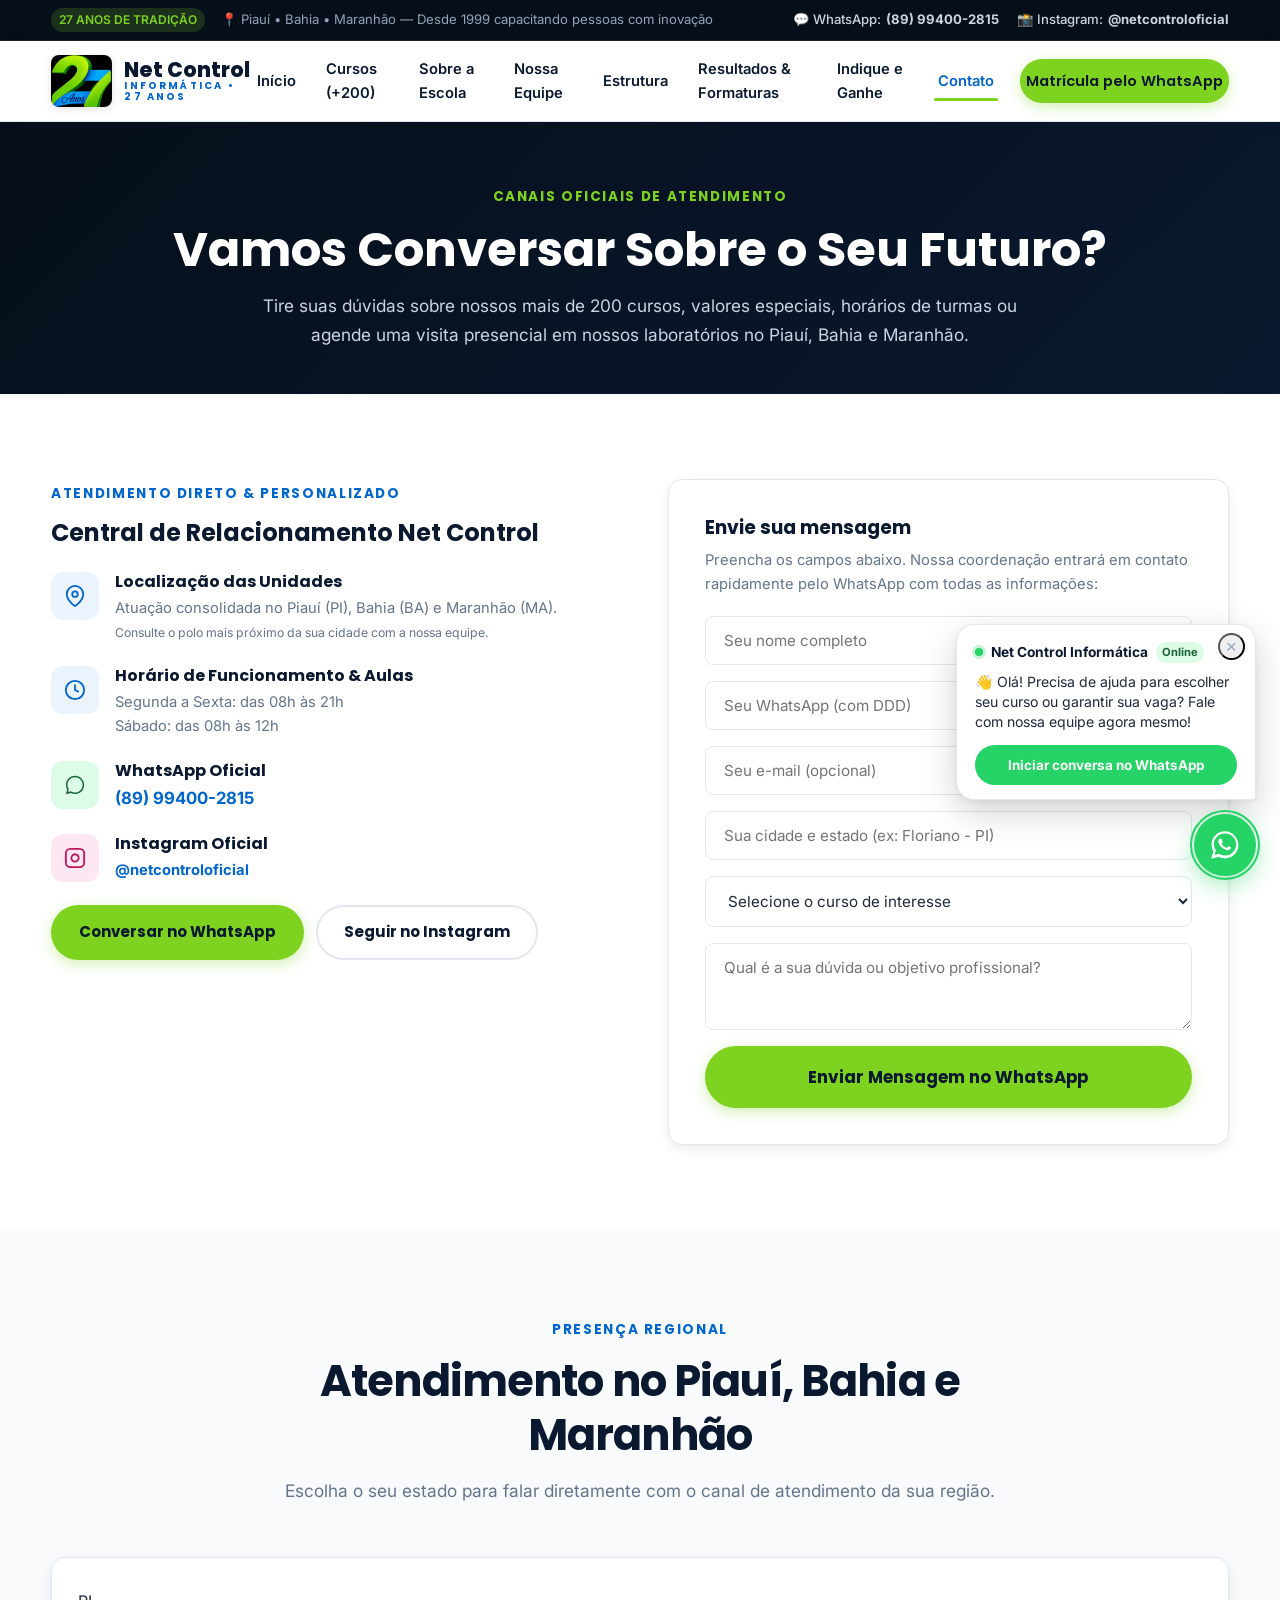
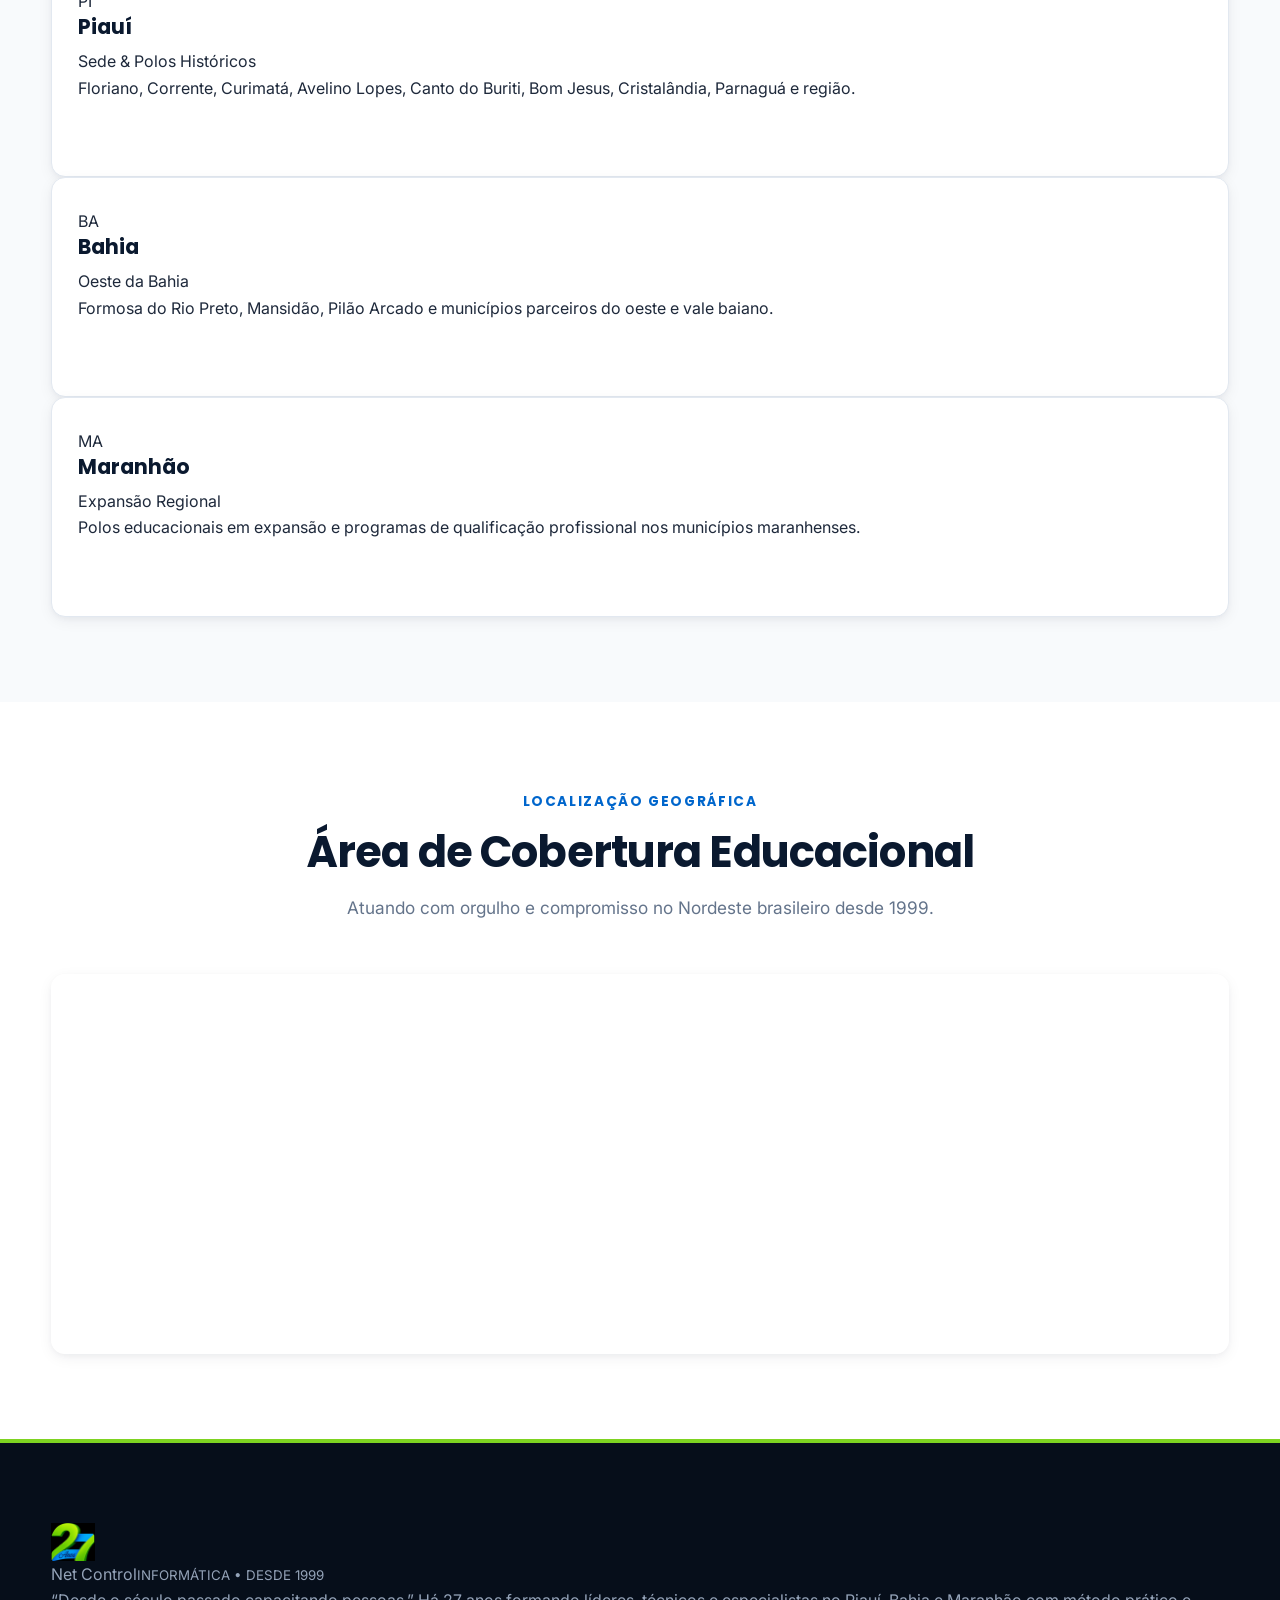
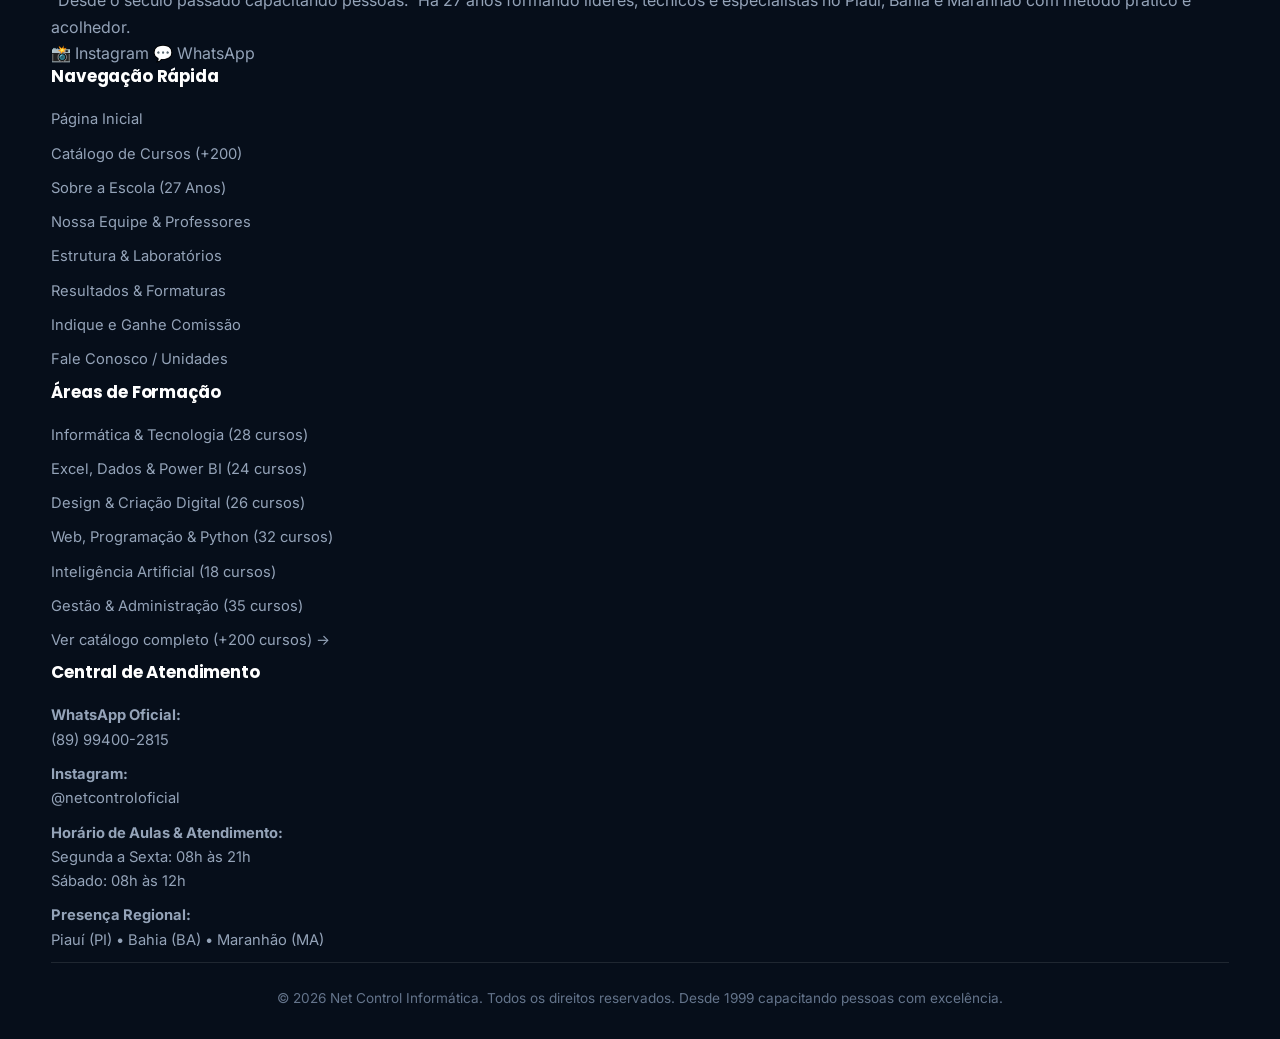
==== commit 6839b772: "2" ====
--- a/contato.html
+++ b/contato.html
@@ -3,8 +3,8 @@
 <head>
   <meta charset="UTF-8">
   <meta name="viewport" content="width=device-width, initial-scale=1">
-  <title>Fale Conosco | Net Control Informática</title>
-  <meta name="description" content="Entre em contato com a Net Control Informática pelo WhatsApp (89) 99400-2815 ou Instagram @netcontroloficial. Atendimento no PI, BA e MA.">
+  <title>Fale Conosco & Unidades | Net Control Informática</title>
+  <meta name="description" content="Entre em contato com a Net Control Informática pelo WhatsApp (89) 99400-2815 ou Instagram @netcontroloficial. Atendimento no Piauí, Bahia e Maranhão.">
   <meta name="theme-color" content="#0A192F">
   <link rel="icon" href="assets/img/emblema-27.png">
   <link rel="preconnect" href="https://fonts.googleapis.com">
@@ -14,12 +14,59 @@
 </head>
 <body data-page="contato">
 
-<main>
+  <!-- =======================================================================
+       TOPBAR & HEADER INSTITUCIONAL
+       ======================================================================= -->
+  <a class="skip" href="#main">Ir para o conteúdo principal</a>
+  <div class="topbar">
+    <div class="container">
+      <div class="topbar-left">
+        <span class="topbar-badge">27 ANOS DE TRADIÇÃO</span>
+        <span>📍 Piauí • Bahia • Maranhão — Desde 1999 capacitando pessoas com inovação</span>
+      </div>
+      <div class="topbar-right">
+        <a href="https://wa.me/5589994002815?text=Ol%C3%A1!%20Gostaria%20de%20saber%20mais%20sobre%20os%20cursos%20da%20Net%20Control%20Inform%C3%A1tica." target="_blank" rel="noopener">
+          <span>💬 WhatsApp:</span> <strong>(89) 99400-2815</strong>
+        </a>
+        <a href="https://www.instagram.com/netcontroloficial/" target="_blank" rel="noopener">
+          <span>📸 Instagram:</span> <strong>@netcontroloficial</strong>
+        </a>
+      </div>
+    </div>
+  </div>
+
+  <header id="siteHeader">
+    <div class="container nav">
+      <a href="index.html" class="logo" aria-label="Net Control Informática - Início">
+        <img src="assets/img/emblema-27.png" alt="Net Control 27 Anos" class="logo-emblem" width="48" height="48">
+        <span class="logo-text">Net Control<small>INFORMÁTICA • 27 ANOS</small></span>
+      </a>
+      <button class="burger" id="burgerBtn" aria-label="Abrir menu de navegação" aria-expanded="false">☰</button>
+      <nav class="menu" id="primaryMenu" aria-label="Menu principal">
+        <a href="index.html">Início</a>
+        <a href="cursos.html">Cursos (+200)</a>
+        <a href="sobre.html">Sobre a Escola</a>
+        <a href="equipe.html">Nossa Equipe</a>
+        <a href="estrutura.html">Estrutura</a>
+        <a href="resultados.html">Resultados & Formaturas</a>
+        <a href="indique.html">Indique e Ganhe</a>
+        <a href="contato.html" class="active">Contato</a>
+        <div class="header-cta">
+          <a class="btn btn-primary btn-sm" href="https://wa.me/5589994002815?text=Ol%C3%A1!%20Vim%20pelo%20site%20e%20gostaria%20de%20fazer%20minha%20matr%C3%ADcula%20na%20Net%20Control." target="_blank" rel="noopener">
+            Matrícula pelo WhatsApp
+          </a>
+        </div>
+      </nav>
+    </div>
+  </header>
+
+<main id="main">
+  <!-- Page Hero -->
   <section class="page-hero reveal">
     <div class="container">
-      <span class="eyebrow" style="color:var(--green)">Canais de Atendimento</span>
+      <span class="eyebrow" style="color:var(--green)">Canais Oficiais de Atendimento</span>
       <h1>Vamos Conversar Sobre o Seu Futuro?</h1>
-      <p>Tire suas dúvidas sobre nossos cursos, valores, horários de turmas ou agende uma visita presencial em nossos laboratórios.</p>
+      <p>Tire suas dúvidas sobre nossos mais de 200 cursos, valores especiais, horários de turmas ou agende uma visita presencial em nossos laboratórios no Piauí, Bahia e Maranhão.</p>
     </div>
   </section>
 
@@ -27,8 +74,8 @@
   <section class="bg-white">
     <div class="container split" style="align-items:start">
       <div class="reveal">
-        <span class="eyebrow">Atendimento Direto</span>
-        <h2 style="margin-bottom:24px">Central Net Control</h2>
+        <span class="eyebrow">Atendimento Direto & Personalizado</span>
+        <h2 style="margin-bottom:24px">Central de Relacionamento Net Control</h2>
         
         <div class="info-item">
           <div class="info-icon">
@@ -36,7 +83,7 @@
           </div>
           <div>
             <h4>Localização das Unidades</h4>
-            <p>Atuação consolidada no Piauí, Bahia e Maranhão.<br><small style="color:var(--text-muted)">Consulte o polo mais próximo da sua cidade com nossa equipe.</small></p>
+            <p>Atuação consolidada no Piauí (PI), Bahia (BA) e Maranhão (MA).<br><small style="color:var(--text-muted)">Consulte o polo mais próximo da sua cidade com a nossa equipe.</small></p>
           </div>
         </div>
 
@@ -45,8 +92,8 @@
             <svg width="22" height="22" viewBox="0 0 24 24" fill="none" stroke="currentColor" stroke-width="2"><circle cx="12" cy="12" r="10"></circle><polyline points="12 6 12 12 16 14"></polyline></svg>
           </div>
           <div>
-            <h4>Horário de Funcionamento</h4>
-            <p>Segunda a Sexta: 08h às 21h<br>Sábado: 08h às 12h</p>
+            <h4>Horário de Funcionamento & Aulas</h4>
+            <p>Segunda a Sexta: das 08h às 21h<br>Sábado: das 08h às 12h</p>
           </div>
         </div>
 
@@ -56,7 +103,7 @@
           </div>
           <div>
             <h4>WhatsApp Oficial</h4>
-            <p><a data-wa="1" style="color:var(--blue);font-weight:700;font-size:1.05rem">(89) 99400-2815</a></p>
+            <p><a href="https://wa.me/5589994002815?text=Ol%C3%A1!%20Gostaria%20de%20saber%20mais%20sobre%20os%20cursos%20da%20Net%20Control%20Inform%C3%A1tica." target="_blank" rel="noopener" style="color:var(--blue);font-weight:700;font-size:1.05rem">(89) 99400-2815</a></p>
           </div>
         </div>
 
@@ -66,16 +113,16 @@
           </div>
           <div>
             <h4>Instagram Oficial</h4>
-            <p><a data-ig style="color:var(--blue);font-weight:700">@netcontroloficial</a></p>
+            <p><a href="https://www.instagram.com/netcontroloficial/" target="_blank" rel="noopener" style="color:var(--blue);font-weight:700">@netcontroloficial</a></p>
           </div>
         </div>
 
         <div style="display:flex;gap:12px;flex-wrap:wrap;margin-top:20px">
-          <a class="btn btn-primary" data-wa="Olá! Gostaria de falar com a equipe de atendimento da Net Control.">
+          <a class="btn btn-primary" href="https://wa.me/5589994002815?text=Ol%C3%A1!%20Gostaria%20de%20falar%20com%20a%20equipe%20de%20atendimento%20da%20Net%20Control." target="_blank" rel="noopener">
             Conversar no WhatsApp
           </a>
-          <a class="btn btn-outline-dark" data-ig>
-            Abrir Instagram
+          <a class="btn btn-outline-dark" href="https://www.instagram.com/netcontroloficial/" target="_blank" rel="noopener">
+            Seguir no Instagram
           </a>
         </div>
       </div>
@@ -83,25 +130,26 @@
       <!-- Formulário de Contato -->
       <div class="contact-card reveal">
         <h3 style="margin-bottom:8px">Envie sua mensagem</h3>
-        <p style="color:var(--text-muted);font-size:0.92rem;margin-bottom:20px">Preencha os campos abaixo para ser atendido rapidamente pela nossa equipe:</p>
+        <p style="color:var(--text-muted);font-size:0.92rem;margin-bottom:20px">Preencha os campos abaixo. Nossa coordenação entrará em contato rapidamente pelo WhatsApp com todas as informações:</p>
         
         <form id="contact-form">
           <input name="nome" placeholder="Seu nome completo" required>
           <input name="tel" type="tel" placeholder="Seu WhatsApp (com DDD)" required>
           <input name="email" type="email" placeholder="Seu e-mail (opcional)">
-          <input name="cidade" placeholder="Sua cidade e estado (ex: Floriano - PI)">
-          <select name="curso" aria-label="Curso de interesse">
+          <input name="cidade" placeholder="Sua cidade e estado (ex: Floriano - PI)" required>
+          <select name="curso" aria-label="Curso de interesse" required>
             <option value="">Selecione o curso de interesse</option>
-            <option>Informática Profissional Essencial</option>
-            <option>Excel Avançado e Dashboards</option>
-            <option>Assistente Administrativo & Financeiro</option>
-            <option>Design Gráfico & Mídias Digitais</option>
-            <option>Manutenção de Computadores & Redes</option>
-            <option>Inteligência Artificial Aplicada</option>
-            <option>Programação Web e Apps</option>
-            <option>Outro curso (+200 opções)</option>
+            <option>Informática Profissional Essencial & Windows 11</option>
+            <option>Excel Avançado, Dashboards & Power BI</option>
+            <option>Assistente Administrativo & Gestão Empresarial</option>
+            <option>Design Gráfico, Photoshop & Mídias Sociais</option>
+            <option>Programação Web Full-Stack & Python</option>
+            <option>Inteligência Artificial na Prática (ChatGPT e Automação)</option>
+            <option>Montagem e Manutenção de Computadores & Redes</option>
+            <option>Inglês Profissional & Atendimento Corporativo</option>
+            <option>Outro curso do catálogo (+200 opções)</option>
           </select>
-          <textarea name="msg" rows="3" placeholder="Qual é a sua dúvida ou objetivo?"></textarea>
+          <textarea name="msg" rows="3" placeholder="Qual é a sua dúvida ou objetivo profissional?"></textarea>
           <button class="btn btn-primary btn-lg" type="submit" style="width:100%">
             Enviar Mensagem no WhatsApp
           </button>
@@ -110,21 +158,158 @@
     </div>
   </section>
 
+  <!-- Cobertura Regional -->
+  <section class="bg-soft">
+    <div class="container">
+      <div class="section-head reveal">
+        <span class="eyebrow">Presença Regional</span>
+        <h2>Atendimento no Piauí, Bahia e Maranhão</h2>
+        <p>Escolha o seu estado para falar diretamente com o canal de atendimento da sua região.</p>
+      </div>
+
+      <div class="grid g3">
+        <div class="uf-card-rich reveal">
+          <div class="uf-card-head">
+            <span class="uf-badge-lg">PI</span>
+            <div>
+              <h3>Piauí</h3>
+              <span class="uf-tag">Sede & Polos Históricos</span>
+            </div>
+          </div>
+          <p class="uf-desc">Floriano, Corrente, Curimatá, Avelino Lopes, Canto do Buriti, Bom Jesus, Cristalândia, Parnaguá e região.</p>
+          <a class="btn btn-outline btn-sm" href="https://wa.me/5589994002815?text=Ol%C3%A1!%20Gostaria%20de%20informa%C3%A7%C3%B5es%20sobre%20as%20turmas%20da%20Net%20Control%20no%20Piau%C3%AD." target="_blank" rel="noopener">
+            Falar com a Unidade PI
+          </a>
+        </div>
+
+        <div class="uf-card-rich reveal">
+          <div class="uf-card-head">
+            <span class="uf-badge-lg">BA</span>
+            <div>
+              <h3>Bahia</h3>
+              <span class="uf-tag">Oeste da Bahia</span>
+            </div>
+          </div>
+          <p class="uf-desc">Formosa do Rio Preto, Mansidão, Pilão Arcado e municípios parceiros do oeste e vale baiano.</p>
+          <a class="btn btn-outline btn-sm" href="https://wa.me/5589994002815?text=Ol%C3%A1!%20Gostaria%20de%20informa%C3%A7%C3%B5es%20sobre%20as%20turmas%20da%20Net%20Control%20na%20Bahia." target="_blank" rel="noopener">
+            Falar com a Unidade BA
+          </a>
+        </div>
+
+        <div class="uf-card-rich reveal">
+          <div class="uf-card-head">
+            <span class="uf-badge-lg">MA</span>
+            <div>
+              <h3>Maranhão</h3>
+              <span class="uf-tag">Expansão Regional</span>
+            </div>
+          </div>
+          <p class="uf-desc">Polos educacionais em expansão e programas de qualificação profissional nos municípios maranhenses.</p>
+          <a class="btn btn-outline btn-sm" href="https://wa.me/5589994002815?text=Ol%C3%A1!%20Gostaria%20de%20informa%C3%A7%C3%B5es%20sobre%20as%20turmas%20da%20Net%20Control%20no%20Maranh%C3%A3o." target="_blank" rel="noopener">
+            Falar com a Unidade MA
+          </a>
+        </div>
+      </div>
+    </div>
+  </section>
+
   <!-- Mapa Regional -->
-  <section class="bg-soft">
+  <section class="bg-white">
     <div class="container">
       <div class="section-head reveal">
-        <span class="eyebrow">Localização</span>
-        <h2>Área de Cobertura</h2>
-        <p>Atuando com orgulho nos estados do Piauí, Bahia e Maranhão.</p>
+        <span class="eyebrow">Localização Geográfica</span>
+        <h2>Área de Cobertura Educacional</h2>
+        <p>Atuando com orgulho e compromisso no Nordeste brasileiro desde 1999.</p>
       </div>
       <div class="map reveal" style="border-radius:var(--radius);overflow:hidden;box-shadow:var(--shadow);height:380px">
-        <iframe src="https://www.google.com/maps?q=Piau%C3%AD&output=embed" style="width:100%;height:100%;border:0" loading="lazy" title="Mapa de Atuação"></iframe>
+        <iframe src="https://www.google.com/maps?q=Floriano+Piau%C3%AD&output=embed" style="width:100%;height:100%;border:0" loading="lazy" title="Mapa de Atuação Net Control"></iframe>
       </div>
     </div>
   </section>
 </main>
 
-<script src="js/main.js"></script>
+  <!-- =======================================================================
+       FOOTER INSTITUCIONAL COMPLETO
+       ======================================================================= -->
+  <footer id="siteFooter">
+    <div class="container">
+      <div class="footer-grid">
+        <div>
+          <div class="footer-logo">
+            <img src="assets/img/emblema-27.png" alt="Net Control 27 Anos" width="44" height="44">
+            <span class="footer-title">Net Control<small>INFORMÁTICA • DESDE 1999</small></span>
+          </div>
+          <p class="footer-desc">
+            “Desde o século passado capacitando pessoas.” Há 27 anos formando líderes, técnicos e especialistas no Piauí, Bahia e Maranhão com método prático e acolhedor.
+          </p>
+          <div class="footer-socials">
+            <a href="https://www.instagram.com/netcontroloficial/" target="_blank" rel="noopener" aria-label="Instagram Oficial">📸 Instagram</a>
+            <a href="https://wa.me/5589994002815?text=Ol%C3%A1!%20Gostaria%20de%20saber%20mais%20sobre%20os%20cursos%20da%20Net%20Control%20Inform%C3%A1tica." target="_blank" rel="noopener" aria-label="WhatsApp Oficial">💬 WhatsApp</a>
+          </div>
+        </div>
+        <div>
+          <h4>Navegação Rápida</h4>
+          <ul>
+            <li><a href="index.html">Página Inicial</a></li>
+            <li><a href="cursos.html">Catálogo de Cursos (+200)</a></li>
+            <li><a href="sobre.html">Sobre a Escola (27 Anos)</a></li>
+            <li><a href="equipe.html">Nossa Equipe & Professores</a></li>
+            <li><a href="estrutura.html">Estrutura & Laboratórios</a></li>
+            <li><a href="resultados.html">Resultados & Formaturas</a></li>
+            <li><a href="indique.html">Indique e Ganhe Comissão</a></li>
+            <li><a href="contato.html">Fale Conosco / Unidades</a></li>
+          </ul>
+        </div>
+        <div>
+          <h4>Áreas de Formação</h4>
+          <ul>
+            <li><a href="cursos.html#essencial">Informática & Tecnologia (28 cursos)</a></li>
+            <li><a href="cursos.html#excel">Excel, Dados & Power BI (24 cursos)</a></li>
+            <li><a href="cursos.html#design">Design & Criação Digital (26 cursos)</a></li>
+            <li><a href="cursos.html#programacao">Web, Programação & Python (32 cursos)</a></li>
+            <li><a href="cursos.html#ia">Inteligência Artificial (18 cursos)</a></li>
+            <li><a href="cursos.html#administracao">Gestão & Administração (35 cursos)</a></li>
+            <li><a href="cursos.html">Ver catálogo completo (+200 cursos) →</a></li>
+          </ul>
+        </div>
+        <div>
+          <h4>Central de Atendimento</h4>
+          <ul>
+            <li><strong>WhatsApp Oficial:</strong><br><a href="https://wa.me/5589994002815?text=Ol%C3%A1!%20Gostaria%20de%20saber%20mais%20sobre%20os%20cursos%20da%20Net%20Control%20Inform%C3%A1tica." target="_blank" rel="noopener">(89) 99400-2815</a></li>
+            <li><strong>Instagram:</strong><br><a href="https://www.instagram.com/netcontroloficial/" target="_blank" rel="noopener">@netcontroloficial</a></li>
+            <li><strong>Horário de Aulas & Atendimento:</strong><br>Segunda a Sexta: 08h às 21h<br>Sábado: 08h às 12h</li>
+            <li><strong>Presença Regional:</strong><br>Piauí (PI) • Bahia (BA) • Maranhão (MA)</li>
+          </ul>
+        </div>
+      </div>
+      <div class="copy">
+        © 2026 Net Control Informática. Todos os direitos reservados. Desde 1999 capacitando pessoas com excelência.
+      </div>
+    </div>
+  </footer>
+
+  <!-- Widget Flutuante de WhatsApp -->
+  <div class="wa-widget" id="waWidget">
+    <div class="wa-bubble show" id="waBubble">
+      <button class="wa-bubble-close" id="waClose" aria-label="Fechar balão">&times;</button>
+      <div class="wa-bubble-header">
+        <span class="wa-status-dot"></span>
+        <strong>Net Control Informática</strong>
+        <span class="wa-badge">Online</span>
+      </div>
+      <p>👋 Olá! Precisa de ajuda para escolher seu curso ou garantir sua vaga? Fale com nossa equipe agora mesmo!</p>
+      <a href="https://wa.me/5589994002815?text=Ol%C3%A1!%20Gostaria%20de%20saber%20mais%20sobre%20os%20cursos%20da%20Net%20Control%20Inform%C3%A1tica." target="_blank" rel="noopener" class="wa-bubble-btn">
+        Iniciar conversa no WhatsApp
+      </a>
+    </div>
+    <a class="wa-float" href="https://wa.me/5589994002815?text=Ol%C3%A1!%20Gostaria%20de%20saber%20mais%20sobre%20os%20cursos%20da%20Net%20Control%20Inform%C3%A1tica." target="_blank" rel="noopener" aria-label="Falar no WhatsApp com a Net Control">
+      <span class="wa-pulse"></span>
+      <svg viewBox="0 0 32 32" aria-hidden="true">
+        <path d="M16 3C9 3 3.4 8.6 3.4 15.5c0 2.3.6 4.4 1.7 6.3L3 29l7.4-1.9c1.8 1 3.7 1.5 5.6 1.5 7 0 12.6-5.6 12.6-12.5S23 3 16 3zm0 22.9c-1.8 0-3.5-.5-5-1.4l-.4-.2-4.4 1.1 1.2-4.3-.3-.4a10.3 10.3 0 0 1-1.6-5.6C5.5 9.8 10.2 5.2 16 5.2s10.5 4.6 10.5 10.3S21.8 25.9 16 25.9zm5.7-7.7c-.3-.2-1.9-.9-2.2-1s-.5-.2-.7.2-.8 1-1 1.2-.4.2-.7.1a8.5 8.5 0 0 1-4.2-3.7c-.3-.6.3-.5.9-1.7.1-.2 0-.4 0-.5l-1-2.3c-.3-.6-.5-.5-.7-.5h-.6c-.2 0-.5.1-.8.4s-1 1-1 2.4 1 2.8 1.2 3c.1.2 2 3.1 4.9 4.3 1.8.8 2.5.9 3.4.7.6-.1 1.9-.8 2.1-1.5s.3-1.4.2-1.5c-.1-.1-.3-.2-.6-.4z"/>
+      </svg>
+    </a>
+  </div>
+
+  <script src="js/main.js"></script>
 </body>
-</html>
+</html>
--- a/css/style.css
+++ b/css/style.css
@@ -1594,6 +1594,470 @@
 }
 
 /* ==========================================================================
+   FEATURED 6-COURSE GRID & TOPICS
+   ========================================================================== */
+.feat-grid-6 {
+  display: grid;
+  grid-template-columns: repeat(3, 1fr);
+  gap: 26px;
+}
+.feat-card-rich {
+  background: var(--white);
+  border-radius: var(--radius);
+  overflow: hidden;
+  box-shadow: var(--shadow);
+  border: 1px solid var(--border);
+  display: flex;
+  flex-direction: column;
+  transition: var(--transition);
+}
+.feat-card-rich:hover {
+  transform: translateY(-8px);
+  box-shadow: var(--shadow-hover);
+  border-color: rgba(126,211,33,0.5);
+}
+.feat-card-rich .thumb-wrap {
+  position: relative;
+  aspect-ratio: 16 / 10;
+  overflow: hidden;
+  background: var(--navy);
+}
+.feat-card-rich .thumb-wrap img {
+  width: 100%;
+  height: 100%;
+  object-fit: cover;
+  transition: transform 0.5s ease;
+}
+.feat-card-rich:hover .thumb-wrap img {
+  transform: scale(1.06);
+}
+.feat-card-rich .card-body {
+  padding: 24px;
+  display: flex;
+  flex-direction: column;
+  flex-grow: 1;
+}
+.feat-card-rich h3 {
+  font-size: 1.22rem;
+  margin-bottom: 8px;
+  color: var(--navy);
+}
+.feat-card-rich p.desc {
+  font-size: 0.92rem;
+  color: var(--text-muted);
+  line-height: 1.55;
+  margin-bottom: 14px;
+}
+.course-topics {
+  list-style: none;
+  margin: 0 0 20px;
+  display: flex;
+  flex-direction: column;
+  gap: 8px;
+  font-size: 0.86rem;
+  color: var(--text-main);
+  background: var(--bg-page);
+  padding: 14px;
+  border-radius: var(--radius-sm);
+  border: 1px dashed var(--border);
+}
+.course-topics li {
+  display: flex;
+  align-items: center;
+  gap: 8px;
+}
+.course-topics li::before {
+  content: "✓";
+  color: #166534;
+  background: #DCFCE7;
+  width: 18px;
+  height: 18px;
+  border-radius: 50%;
+  display: grid;
+  place-items: center;
+  font-size: 0.72rem;
+  font-weight: 800;
+  flex-shrink: 0;
+}
+.course-card-footer {
+  margin-top: auto;
+}
+.course-card-footer .btn {
+  width: 100%;
+}
+
+/* ==========================================================================
+   TESTIMONIALS (Depoimentos Reais de Alunos)
+   ========================================================================== */
+.testimonials-section {
+  margin-top: 50px;
+  padding-top: 50px;
+  border-top: 1px solid var(--border);
+}
+.testimonials-grid {
+  display: grid;
+  grid-template-columns: repeat(3, 1fr);
+  gap: 24px;
+}
+.testimonial-card {
+  background: var(--white);
+  border-radius: var(--radius);
+  padding: 28px;
+  box-shadow: var(--shadow);
+  border: 1px solid var(--border);
+  display: flex;
+  flex-direction: column;
+  justify-content: space-between;
+  transition: var(--transition);
+}
+.testimonial-card:hover {
+  transform: translateY(-5px);
+  box-shadow: var(--shadow-hover);
+  border-color: rgba(0,102,204,0.3);
+}
+.testimonial-stars {
+  color: #F59E0B;
+  font-size: 1.15rem;
+  letter-spacing: 2px;
+  margin-bottom: 14px;
+}
+.testimonial-quote {
+  font-size: 0.95rem;
+  color: var(--text-main);
+  line-height: 1.65;
+  font-style: italic;
+  margin-bottom: 20px;
+}
+.testimonial-author {
+  display: flex;
+  align-items: center;
+  gap: 14px;
+  padding-top: 16px;
+  border-top: 1px solid var(--border);
+}
+.author-avatar {
+  width: 46px;
+  height: 46px;
+  border-radius: 50%;
+  background: linear-gradient(135deg, var(--green), var(--blue));
+  color: var(--white);
+  font-weight: 800;
+  font-size: 1.1rem;
+  display: grid;
+  place-items: center;
+  flex-shrink: 0;
+}
+.author-info strong {
+  display: block;
+  font-size: 0.95rem;
+  color: var(--navy);
+}
+.author-info span {
+  font-size: 0.8rem;
+  color: var(--text-muted);
+  display: block;
+}
+.author-info em {
+  font-style: normal;
+  font-size: 0.78rem;
+  color: var(--blue);
+  font-weight: 600;
+}
+
+/* ==========================================================================
+   ALUNO APRENDIZ JOURNEY CARD (2ª Coluna)
+   ========================================================================== */
+.journey-card {
+  background: rgba(255, 255, 255, 0.05);
+  border: 1px solid rgba(255, 255, 255, 0.15);
+  border-radius: var(--radius-lg);
+  padding: 32px 28px;
+  backdrop-filter: blur(10px);
+  color: var(--white);
+  box-shadow: 0 16px 36px rgba(0,0,0,0.3);
+}
+.journey-card h3 {
+  color: var(--white);
+  font-size: 1.35rem;
+  margin-bottom: 12px;
+  display: flex;
+  align-items: center;
+  gap: 10px;
+}
+.journey-card p.subtitle {
+  color: #CBD5E1;
+  font-size: 0.92rem;
+  margin-bottom: 24px;
+}
+.journey-steps {
+  display: flex;
+  flex-direction: column;
+  gap: 14px;
+  margin-bottom: 24px;
+}
+.journey-step {
+  display: flex;
+  align-items: flex-start;
+  gap: 14px;
+  background: rgba(255, 255, 255, 0.06);
+  padding: 14px 16px;
+  border-radius: var(--radius-sm);
+  border-left: 3px solid var(--green);
+}
+.journey-step .step-num {
+  background: var(--green);
+  color: var(--navy);
+  font-weight: 800;
+  width: 28px;
+  height: 28px;
+  border-radius: 50%;
+  display: grid;
+  place-items: center;
+  font-size: 0.82rem;
+  flex-shrink: 0;
+}
+.journey-step .step-text strong {
+  display: block;
+  font-size: 0.94rem;
+  color: var(--white);
+  margin-bottom: 2px;
+}
+.journey-step .step-text span {
+  font-size: 0.82rem;
+  color: #CBD5E1;
+  line-height: 1.4;
+}
+.benefit-pills-row {
+  display: flex;
+  flex-wrap: wrap;
+  gap: 8px;
+  margin-bottom: 22px;
+}
+.benefit-pill {
+  background: rgba(126,211,33,0.18);
+  border: 1px solid rgba(126,211,33,0.4);
+  color: var(--green);
+  font-size: 0.78rem;
+  font-weight: 700;
+  padding: 4px 12px;
+  border-radius: var(--radius-pill);
+}
+.journey-photos-grid {
+  display: grid;
+  grid-template-columns: repeat(4, 1fr);
+  gap: 10px;
+}
+.journey-photos-grid .item {
+  border-radius: var(--radius-sm);
+  overflow: hidden;
+  aspect-ratio: 1;
+  cursor: zoom-in;
+  border: 1px solid rgba(255,255,255,0.2);
+}
+.journey-photos-grid .item img {
+  width: 100%;
+  height: 100%;
+  object-fit: cover;
+  transition: transform 0.3s;
+}
+.journey-photos-grid .item:hover img {
+  transform: scale(1.1);
+}
+
+/* ==========================================================================
+   SIMULADOR / INDIQUE E GANHE VISUAL CARD (2ª Coluna)
+   ========================================================================== */
+.simulator-card {
+  background: var(--white);
+  border-radius: var(--radius-lg);
+  padding: 32px;
+  box-shadow: var(--shadow-lg);
+  border: 2px solid #E2E8F0;
+  position: relative;
+  overflow: hidden;
+}
+.simulator-card::before {
+  content: "";
+  position: absolute;
+  top: 0;
+  left: 0;
+  right: 0;
+  height: 5px;
+  background: linear-gradient(90deg, var(--green), var(--blue));
+}
+.simulator-card h3 {
+  font-size: 1.35rem;
+  color: var(--navy);
+  margin-bottom: 8px;
+  display: flex;
+  align-items: center;
+  gap: 10px;
+}
+.simulator-card p.sim-desc {
+  font-size: 0.9rem;
+  color: var(--text-muted);
+  margin-bottom: 22px;
+}
+.sim-steps-row {
+  display: grid;
+  grid-template-columns: repeat(3, 1fr);
+  gap: 10px;
+  margin-bottom: 24px;
+}
+.sim-step-item {
+  background: var(--bg-page);
+  padding: 12px 10px;
+  border-radius: var(--radius-sm);
+  text-align: center;
+  border: 1px solid var(--border);
+}
+.sim-step-icon {
+  font-size: 1.5rem;
+  margin-bottom: 4px;
+}
+.sim-step-item strong {
+  display: block;
+  font-size: 0.8rem;
+  color: var(--navy);
+}
+.sim-step-item span {
+  font-size: 0.72rem;
+  color: var(--text-muted);
+}
+.earnings-table {
+  background: linear-gradient(135deg, #0A192F, #112D55);
+  color: var(--white);
+  border-radius: var(--radius);
+  padding: 20px;
+  margin-bottom: 22px;
+}
+.earnings-table-header {
+  font-size: 0.82rem;
+  font-weight: 700;
+  text-transform: uppercase;
+  color: var(--green);
+  letter-spacing: 0.08em;
+  margin-bottom: 12px;
+  display: flex;
+  justify-content: space-between;
+}
+.earnings-row {
+  display: flex;
+  justify-content: space-between;
+  align-items: center;
+  padding: 8px 0;
+  border-bottom: 1px solid rgba(255,255,255,0.1);
+  font-size: 0.88rem;
+}
+.earnings-row:last-child {
+  border-bottom: none;
+}
+.earnings-row.highlight {
+  background: rgba(126,211,33,0.14);
+  padding: 10px 12px;
+  border-radius: var(--radius-sm);
+  border: 1px solid rgba(126,211,33,0.3);
+  margin-top: 6px;
+  font-weight: 700;
+}
+.earnings-row .val {
+  color: var(--green);
+  font-weight: 800;
+  font-size: 1.05rem;
+}
+.sim-photos-row {
+  display: grid;
+  grid-template-columns: 1fr 1fr;
+  gap: 12px;
+}
+.sim-photos-row .item {
+  border-radius: var(--radius-sm);
+  overflow: hidden;
+  aspect-ratio: 16 / 10;
+  border: 1px solid var(--border);
+}
+.sim-photos-row .item img {
+  width: 100%;
+  height: 100%;
+  object-fit: cover;
+}
+
+/* ==========================================================================
+   CARDS RICOS DE PRESENÇA REGIONAL (PI, BA, MA)
+   ========================================================================== */
+.uf-card-rich {
+  background: var(--white);
+  border-radius: var(--radius);
+  padding: 30px 26px;
+  box-shadow: var(--shadow);
+  border: 1px solid var(--border);
+  display: flex;
+  flex-direction: column;
+  justify-content: space-between;
+  transition: var(--transition);
+}
+.uf-card-rich:hover {
+  transform: translateY(-6px);
+  box-shadow: var(--shadow-hover);
+  border-color: var(--blue);
+}
+.uf-card-top {
+  display: flex;
+  align-items: center;
+  justify-content: space-between;
+  margin-bottom: 14px;
+}
+.uf-badge-large {
+  font-family: var(--font-heading);
+  font-weight: 800;
+  font-size: 2.2rem;
+  color: var(--blue);
+  line-height: 1;
+}
+.uf-students-count {
+  background: var(--green-light);
+  color: #166534;
+  font-size: 0.78rem;
+  font-weight: 700;
+  padding: 4px 10px;
+  border-radius: var(--radius-pill);
+}
+.uf-card-rich h3 {
+  font-size: 1.3rem;
+  color: var(--navy);
+  margin-bottom: 8px;
+}
+.uf-card-rich p.history {
+  font-size: 0.9rem;
+  color: var(--text-muted);
+  line-height: 1.55;
+  margin-bottom: 16px;
+}
+.uf-cities-box {
+  background: var(--bg-page);
+  padding: 12px 14px;
+  border-radius: var(--radius-sm);
+  border: 1px solid var(--border);
+  margin-bottom: 20px;
+}
+.uf-cities-box strong {
+  display: block;
+  font-size: 0.78rem;
+  color: var(--navy);
+  text-transform: uppercase;
+  margin-bottom: 6px;
+  letter-spacing: 0.05em;
+}
+.uf-cities-list {
+  font-size: 0.82rem;
+  color: var(--text-main);
+  line-height: 1.5;
+}
+.uf-card-rich .btn {
+  width: 100%;
+}
+
+/* ==========================================================================
    SCROLL REVEAL ANIMATIONS
    ========================================================================== */
 .reveal {
@@ -1611,6 +2075,8 @@
    ========================================================================== */
 @media (max-width: 1080px) {
   .categories-grid { grid-template-columns: repeat(3, 1fr); }
+  .feat-grid-6 { grid-template-columns: repeat(2, 1fr); }
+  .testimonials-grid { grid-template-columns: repeat(2, 1fr); }
   .stats { grid-template-columns: repeat(2, 1fr); }
   .differentials-grid { grid-template-columns: repeat(2, 1fr); }
 }
@@ -1625,6 +2091,8 @@
   .photo { max-width: 100%; }
   .cgrid { grid-template-columns: repeat(2, 1fr); }
   .categories-grid { grid-template-columns: repeat(2, 1fr); }
+  .feat-grid-6 { grid-template-columns: 1fr; }
+  .testimonials-grid { grid-template-columns: 1fr; }
   .foot-grid { grid-template-columns: 1fr 1fr; }
   
   .burger {
@@ -1670,9 +2138,11 @@
   .gallery { grid-template-columns: 1fr; }
   .foot-grid { grid-template-columns: 1fr; }
   .cta { padding: 40px 20px; text-align: center; }
-  .hero-pill-badge { display: none; } /* hide floating pills on small screens to prevent clipping */
+  .hero-pill-badge { display: none; }
   .hero-actions { flex-direction: column; }
   .hero-actions .btn { width: 100%; }
+  .sim-steps-row { grid-template-columns: 1fr; }
+  .journey-photos-grid { grid-template-columns: repeat(2, 1fr); }
   .wa-widget { right: 14px; bottom: 14px; }
   .wa-bubble { max-width: 260px; padding: 14px 14px 12px; }
   .wa-float { width: 56px; height: 56px; }
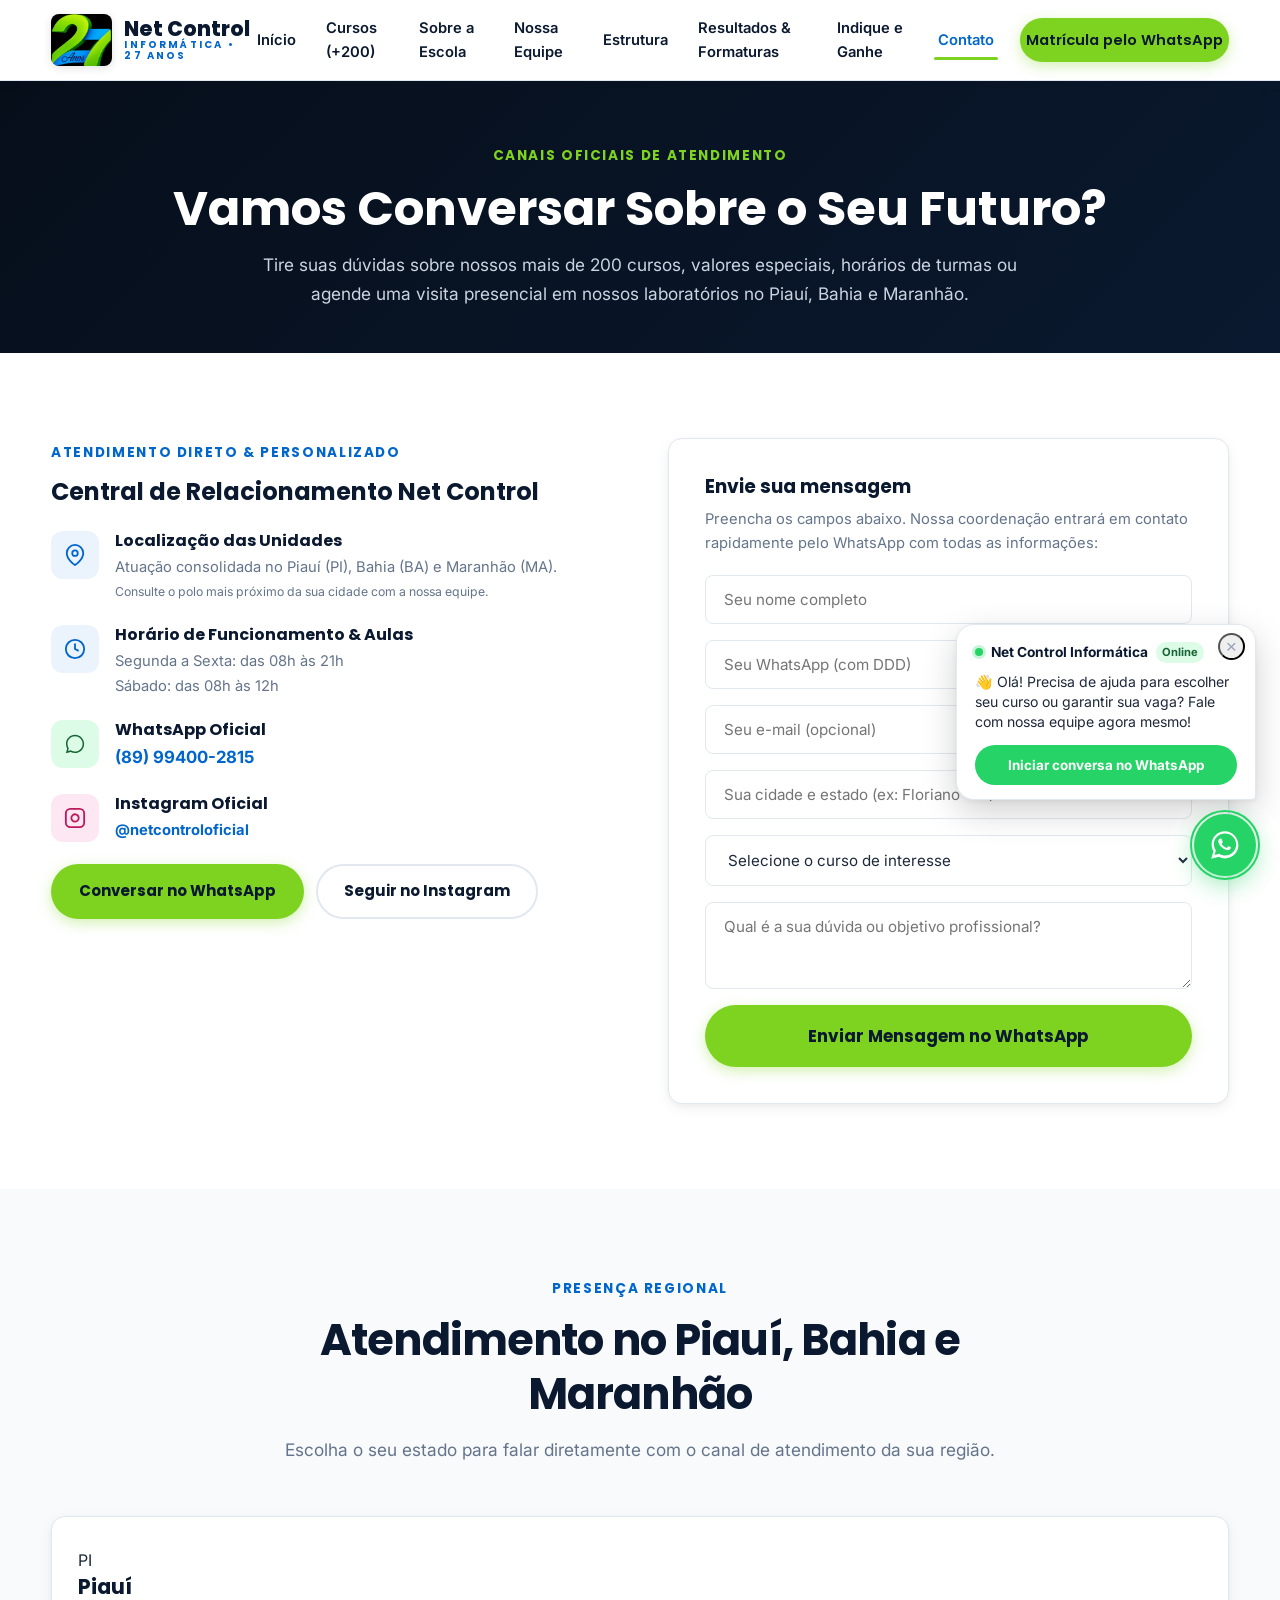
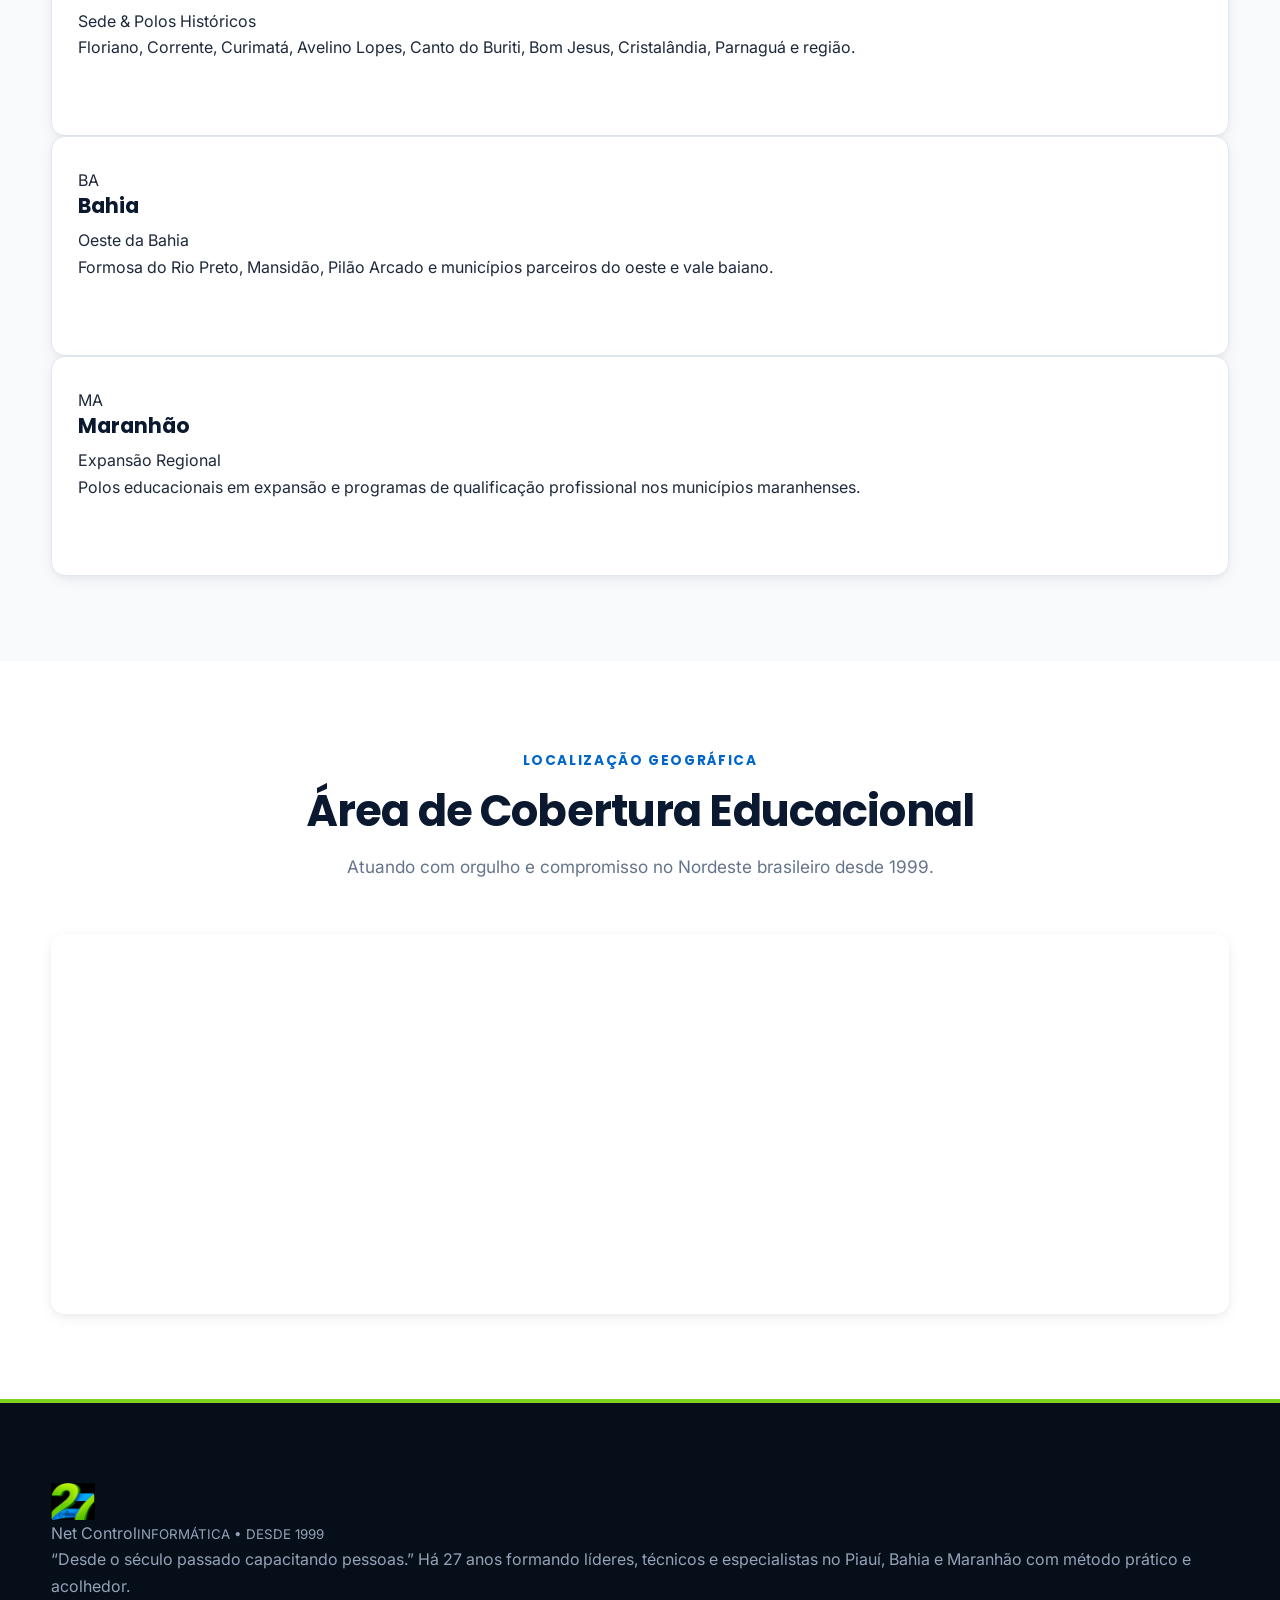
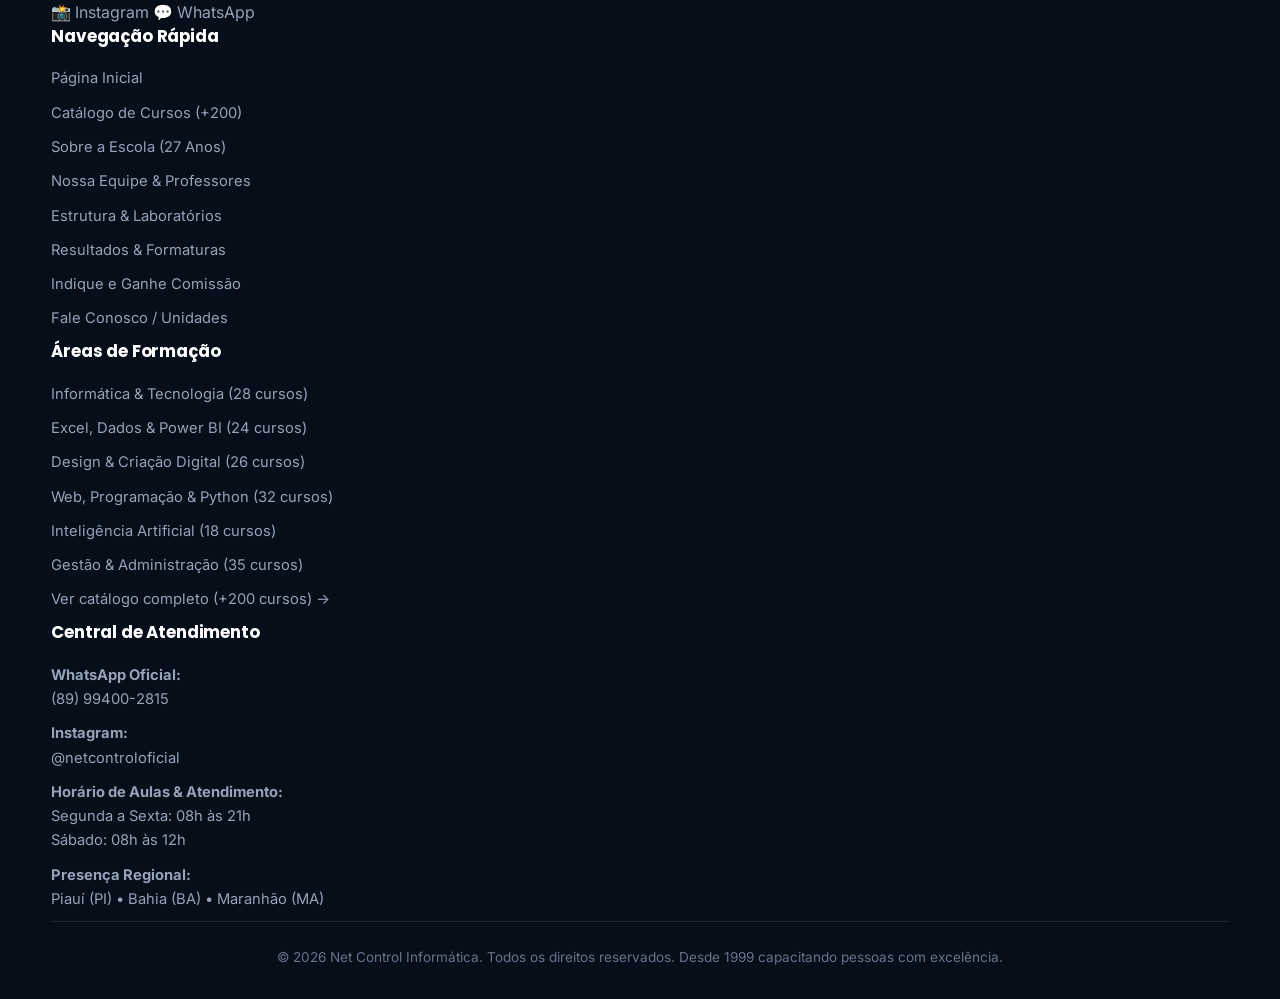
==== commit de683bce: "2" ====
--- a/contato.html
+++ b/contato.html
@@ -14,26 +14,7 @@
 </head>
 <body data-page="contato">
 
-  <!-- =======================================================================
-       TOPBAR & HEADER INSTITUCIONAL
-       ======================================================================= -->
   <a class="skip" href="#main">Ir para o conteúdo principal</a>
-  <div class="topbar">
-    <div class="container">
-      <div class="topbar-left">
-        <span class="topbar-badge">27 ANOS DE TRADIÇÃO</span>
-        <span>📍 Piauí • Bahia • Maranhão — Desde 1999 capacitando pessoas com inovação</span>
-      </div>
-      <div class="topbar-right">
-        <a href="https://wa.me/5589994002815?text=Ol%C3%A1!%20Gostaria%20de%20saber%20mais%20sobre%20os%20cursos%20da%20Net%20Control%20Inform%C3%A1tica." target="_blank" rel="noopener">
-          <span>💬 WhatsApp:</span> <strong>(89) 99400-2815</strong>
-        </a>
-        <a href="https://www.instagram.com/netcontroloficial/" target="_blank" rel="noopener">
-          <span>📸 Instagram:</span> <strong>@netcontroloficial</strong>
-        </a>
-      </div>
-    </div>
-  </div>
 
   <header id="siteHeader">
     <div class="container nav">
--- a/css/style.css
+++ b/css/style.css
@@ -119,49 +119,10 @@
 }
 
 /* ==========================================================================
-   TOPBAR & HEADER (Microlins Style)
+   HEADER
    ========================================================================== */
 .topbar {
-  background: var(--navy-dark);
-  color: #94A3B8;
-  font-size: 0.82rem;
-  border-bottom: 1px solid rgba(255,255,255,0.08);
-  padding: 8px 0;
-}
-.topbar .container {
-  display: flex;
-  justify-content: space-between;
-  align-items: center;
-  flex-wrap: wrap;
-  gap: 10px;
-}
-.topbar-left {
-  display: flex;
-  align-items: center;
-  gap: 16px;
-}
-.topbar-badge {
-  background: rgba(126,211,33,0.18);
-  color: var(--green);
-  font-weight: 600;
-  padding: 2px 8px;
-  border-radius: var(--radius-pill);
-  font-size: 0.75rem;
-}
-.topbar-right {
-  display: flex;
-  align-items: center;
-  gap: 18px;
-}
-.topbar-right a {
-  color: #CBD5E1;
-  display: inline-flex;
-  align-items: center;
-  gap: 5px;
-  font-weight: 500;
-}
-.topbar-right a:hover {
-  color: var(--green);
+  display: none !important;
 }
 
 header {
